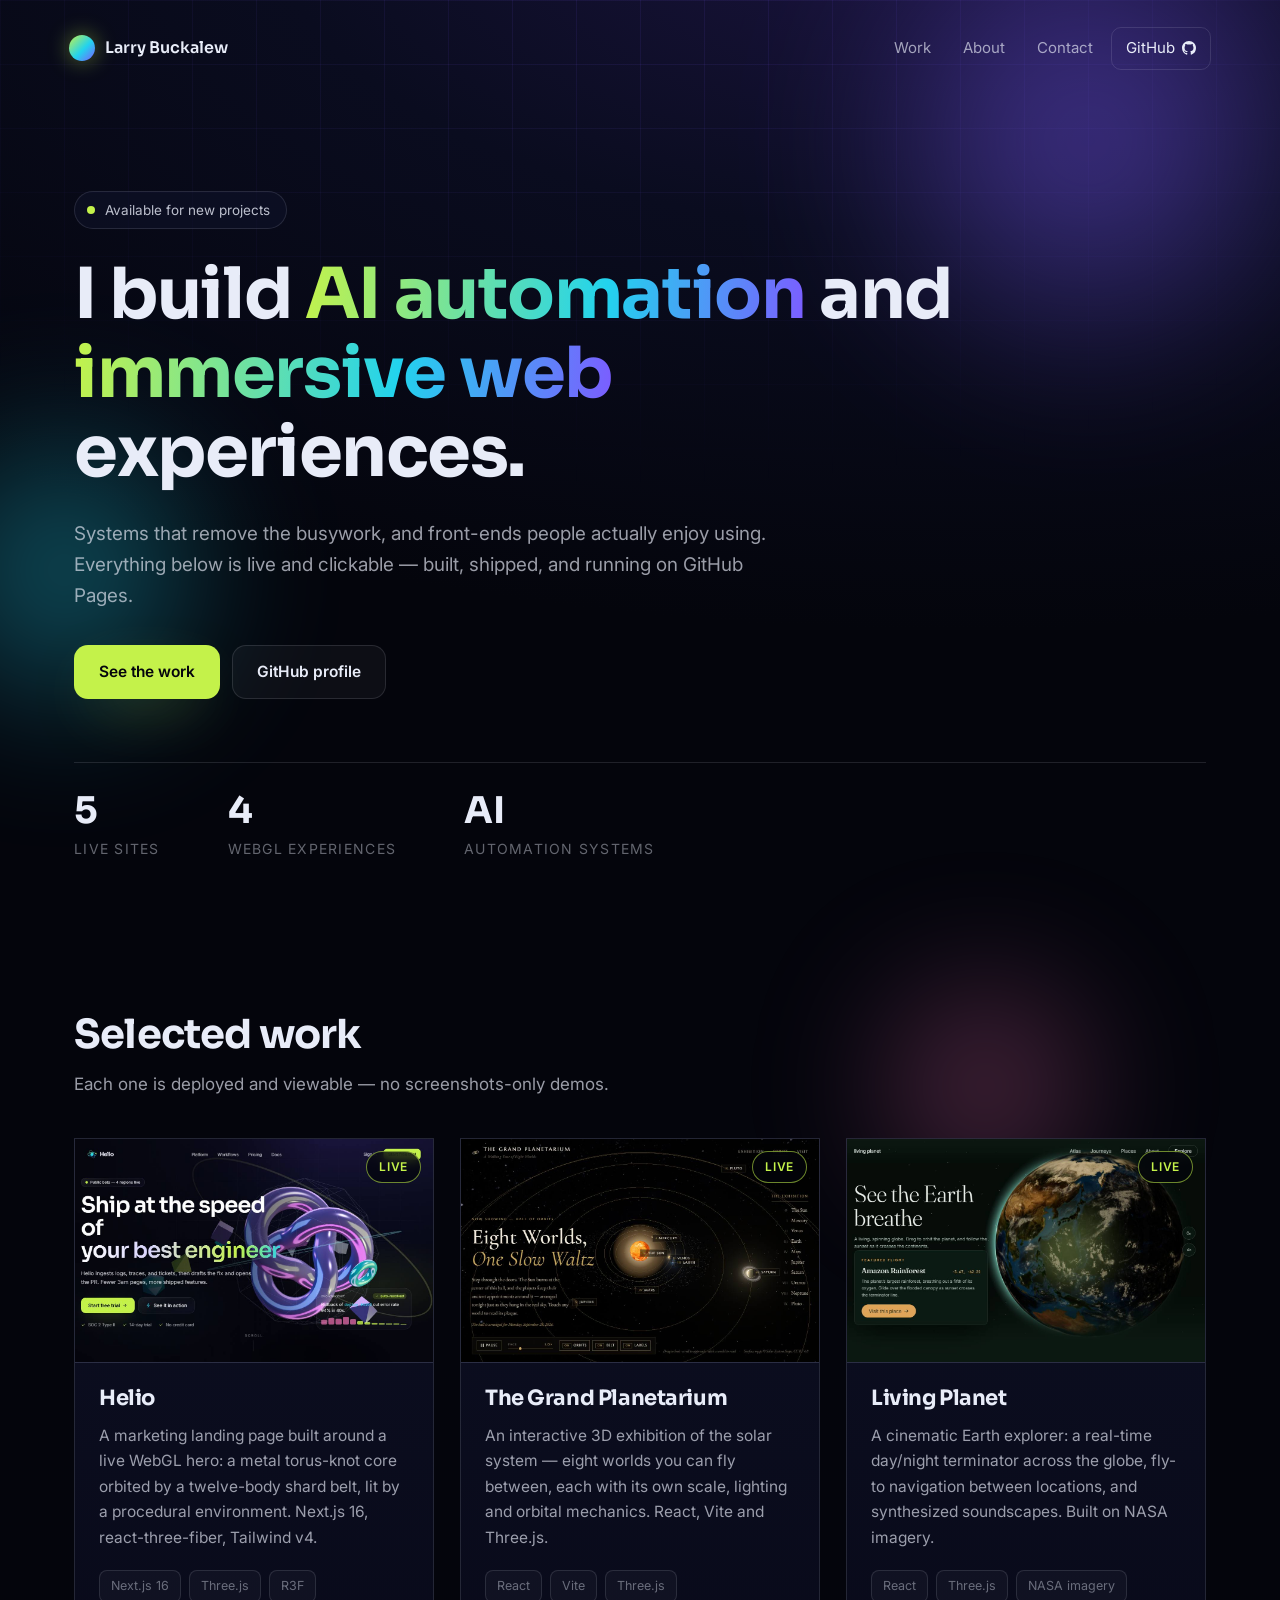
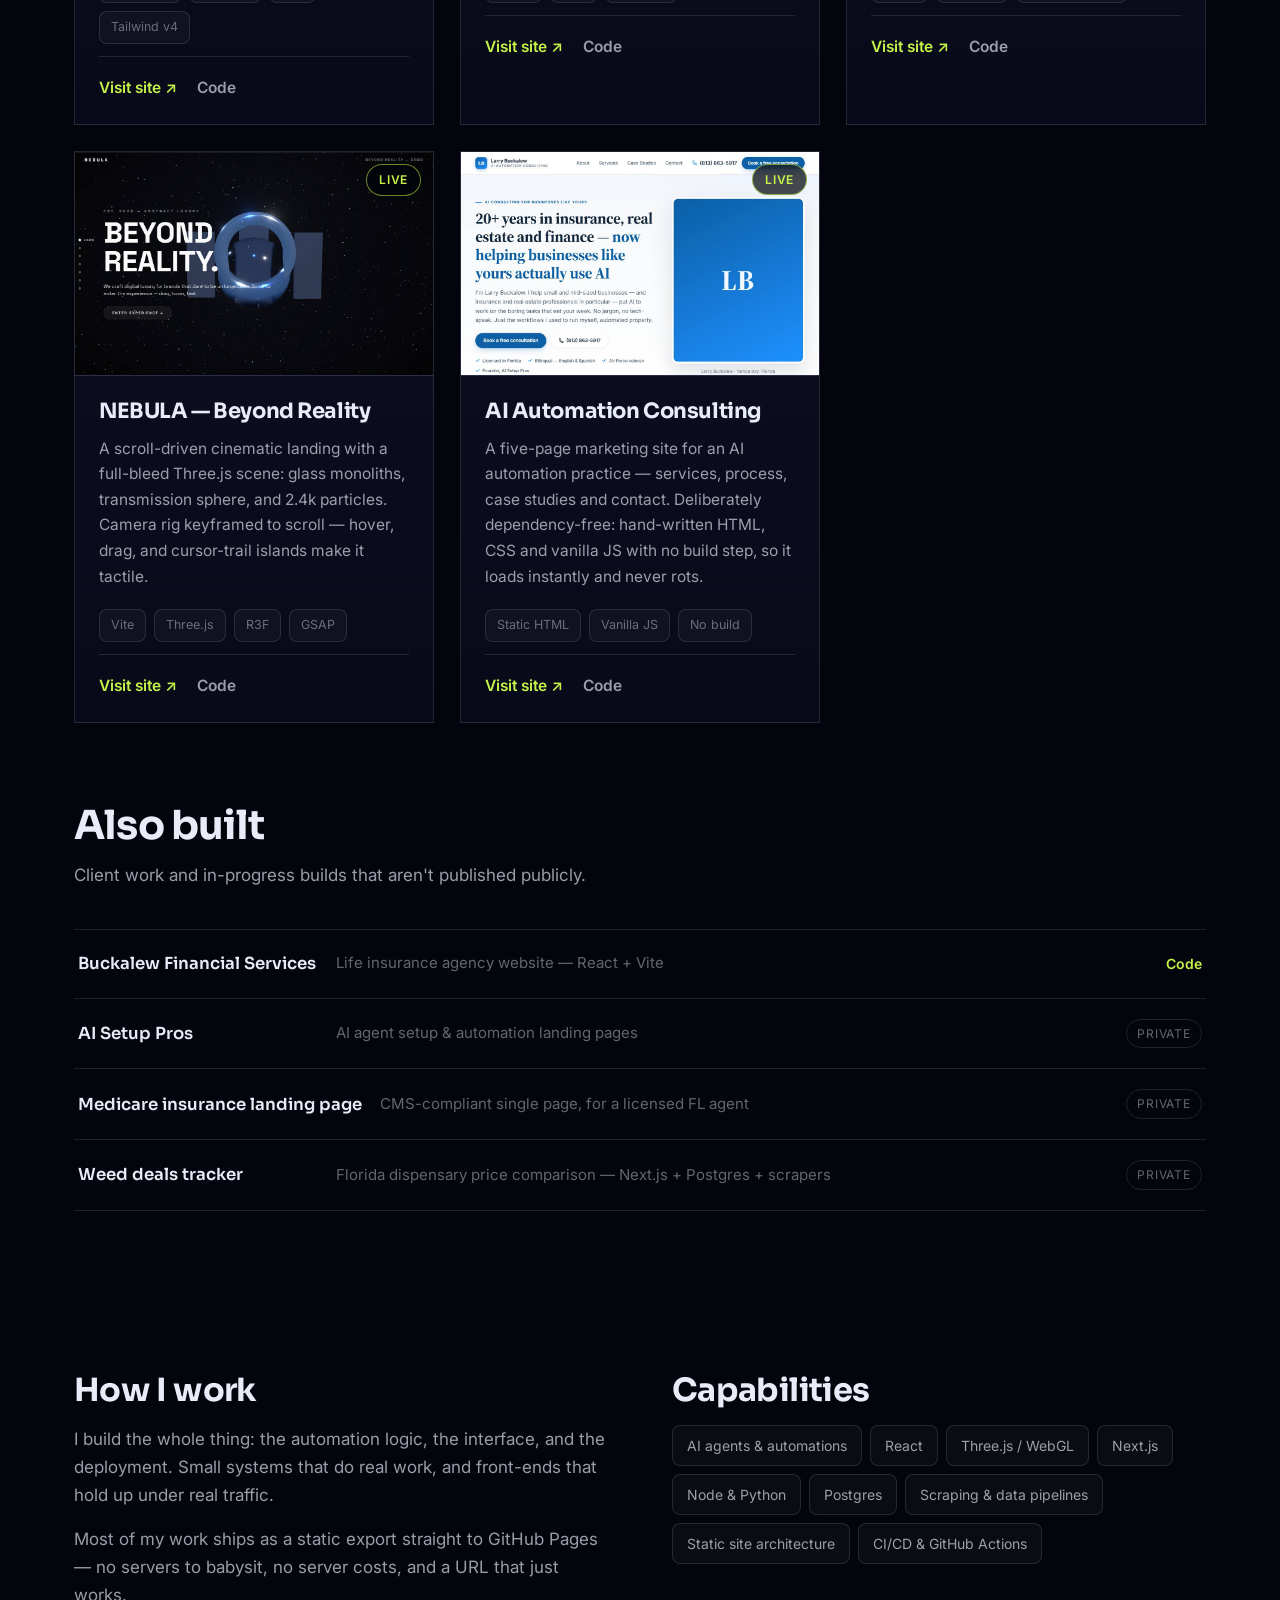
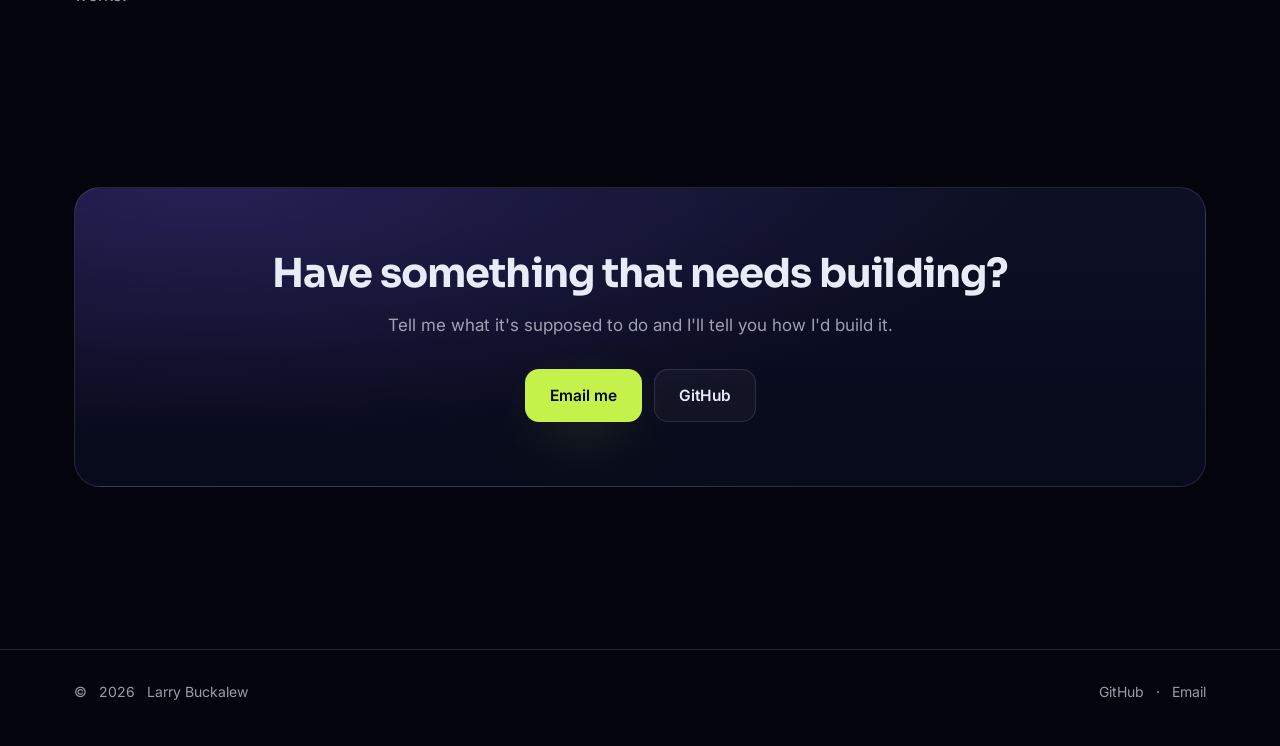
==== index.html @ 51b94e50 "fix: real nebula thumbnail, sitemap entry, WebGL count, thumbnail script" ====
<!doctype html>
<html lang="en">
  <head>
    <meta charset="utf-8" />
    <meta name="viewport" content="width=device-width, initial-scale=1" />
    <title>Larry Buckalew — AI automation &amp; immersive web</title>
    <meta
      name="description"
      content="Portfolio of Larry Buckalew: AI automation systems, immersive WebGL experiences, and production front-ends. Live sites you can click through."
    />
    <meta name="author" content="Larry Buckalew" />
    <meta name="theme-color" content="#04050c" />
    <meta name="color-scheme" content="dark" />

    <link rel="canonical" href="https://larrybuckalew.github.io/" />
    <link rel="icon" href="assets/img/favicon.svg" type="image/svg+xml" />

    <meta property="og:type" content="website" />
    <meta property="og:url" content="https://larrybuckalew.github.io/" />
    <meta property="og:site_name" content="Larry Buckalew" />
    <meta property="og:title" content="Larry Buckalew — AI automation &amp; immersive web" />
    <meta
      property="og:description"
      content="AI automation systems, immersive WebGL experiences, and production front-ends."
    />
    <meta property="og:image" content="https://larrybuckalew.github.io/assets/img/og.png" />
    <meta property="og:image:width" content="1200" />
    <meta property="og:image:height" content="630" />
    <meta name="twitter:card" content="summary_large_image" />

    <link rel="preconnect" href="https://fonts.googleapis.com" />
    <link rel="preconnect" href="https://fonts.gstatic.com" crossorigin />
    <link
      href="https://fonts.googleapis.com/css2?family=Inter:wght@400;500;600&family=Sora:wght@600;700&display=swap"
      rel="stylesheet"
    />
    <link rel="stylesheet" href="assets/css/style.css" />
  </head>

  <body>
    <a class="skip" href="#main">Skip to content</a>

    <div class="backdrop" aria-hidden="true">
      <div class="backdrop__grid"></div>
      <div class="backdrop__orb backdrop__orb--a"></div>
      <div class="backdrop__orb backdrop__orb--b"></div>
      <div class="backdrop__orb backdrop__orb--c"></div>
    </div>

    <header class="nav" id="top">
      <div class="shell nav__inner">
        <a class="nav__brand" href="#top">
          <span class="nav__mark" aria-hidden="true"></span>
          <span>Larry Buckalew</span>
        </a>
        <nav class="nav__links" aria-label="Primary">
          <a href="#work">Work</a>
          <a href="#about">About</a>
          <a href="#contact">Contact</a>
          <a
            class="nav__gh"
            href="https://github.com/larrybuckalew"
            target="_blank"
            rel="noopener"
          >
            GitHub
            <svg viewBox="0 0 16 16" width="14" height="14" aria-hidden="true">
              <path
                fill="currentColor"
                d="M8 0C3.58 0 0 3.58 0 8c0 3.54 2.29 6.53 5.47 7.59.4.07.55-.17.55-.38 0-.19-.01-.82-.01-1.49-2.01.37-2.53-.49-2.69-.94-.09-.23-.48-.94-.82-1.13-.28-.15-.68-.52-.01-.53.63-.01 1.08.58 1.23.82.72 1.21 1.87.87 2.33.66.07-.52.28-.87.51-1.07-1.78-.2-3.64-.89-3.64-3.95 0-.87.31-1.59.82-2.15-.08-.2-.36-1.02.08-2.12 0 0 .67-.21 2.2.82a7.4 7.4 0 0 1 2-.27c.68 0 1.36.09 2 .27 1.53-1.04 2.2-.82 2.2-.82.44 1.1.16 1.92.08 2.12.51.56.82 1.27.82 2.15 0 3.07-1.87 3.75-3.65 3.95.29.25.54.73.54 1.48 0 1.07-.01 1.93-.01 2.2 0 .21.15.46.55.38A8.01 8.01 0 0 0 16 8c0-4.42-3.58-8-8-8Z"
              />
            </svg>
          </a>
        </nav>
      </div>
    </header>

    <main id="main">
      <section class="hero">
        <div class="shell">
          <p class="eyebrow"><span class="dot"></span> Available for new projects</p>
          <h1 class="hero__title">
            I build <span class="grad">AI automation</span> and
            <span class="grad">immersive web</span> experiences.
          </h1>
          <p class="hero__lede">
            Systems that remove the busywork, and front-ends people actually enjoy
            using. Everything below is live and clickable — built, shipped, and
            running on GitHub Pages.
          </p>
          <div class="hero__actions">
            <a class="btn btn--primary" href="#work">See the work</a>
            <a class="btn" href="https://github.com/larrybuckalew" target="_blank" rel="noopener">
              GitHub profile
            </a>
          </div>

          <dl class="stats">
            <div><dt>5</dt><dd>Live sites</dd></div>
            <div><dt>4</dt><dd>WebGL experiences</dd></div>
            <div><dt>AI</dt><dd>Automation systems</dd></div>
          </dl>
        </div>
      </section>

      <section class="section" id="work">
        <div class="shell">
          <div class="section__head">
            <h2>Selected work</h2>
            <p>Each one is deployed and viewable — no screenshots-only demos.</p>
          </div>

          <div class="grid">
            <article class="card">
              <a
                class="card__shot"
                href="https://larrybuckalew.github.io/hero3d-landing/"
                target="_blank"
                rel="noopener"
                aria-label="Open Helio, the 3D hero landing page"
              >
                <img
                  src="assets/img/projects/hero3d-landing.jpg"
                  alt="Helio — a dark neon landing page with a glowing 3D shard cluster"
                  width="1200"
                  height="750"
                  loading="lazy"
                  decoding="async"
                />
                <span class="card__badge">Live</span>
              </a>
              <div class="card__body">
                <h3>Helio</h3>
                <p>
                  A marketing landing page built around a live WebGL hero: a metal
                  torus-knot core orbited by a twelve-body shard belt, lit by a
                  procedural environment. Next.js 16, react-three-fiber, Tailwind v4.
                </p>
                <ul class="tags">
                  <li>Next.js 16</li><li>Three.js</li><li>R3F</li><li>Tailwind v4</li>
                </ul>
                <p class="card__links">
                  <a href="https://larrybuckalew.github.io/hero3d-landing/" target="_blank" rel="noopener">Visit site ↗</a>
                  <a href="https://github.com/larrybuckalew/hero3d-landing" target="_blank" rel="noopener">Code</a>
                </p>
              </div>
            </article>

            <article class="card">
              <a
                class="card__shot"
                href="https://larrybuckalew.github.io/grand-planetarium/"
                target="_blank"
                rel="noopener"
                aria-label="Open The Grand Planetarium"
              >
                <img
                  src="assets/img/projects/grand-planetarium.jpg"
                  alt="The Grand Planetarium — an interactive 3D model of the solar system"
                  width="1200"
                  height="750"
                  loading="lazy"
                  decoding="async"
                />
                <span class="card__badge">Live</span>
              </a>
              <div class="card__body">
                <h3>The Grand Planetarium</h3>
                <p>
                  An interactive 3D exhibition of the solar system — eight worlds you
                  can fly between, each with its own scale, lighting and orbital
                  mechanics. React, Vite and Three.js.
                </p>
                <ul class="tags">
                  <li>React</li><li>Vite</li><li>Three.js</li>
                </ul>
                <p class="card__links">
                  <a href="https://larrybuckalew.github.io/grand-planetarium/" target="_blank" rel="noopener">Visit site ↗</a>
                  <a href="https://github.com/larrybuckalew/grand-planetarium" target="_blank" rel="noopener">Code</a>
                </p>
              </div>
            </article>

            <article class="card">
              <a
                class="card__shot"
                href="https://larrybuckalew.github.io/living-planet/"
                target="_blank"
                rel="noopener"
                aria-label="Open Living Planet"
              >
                <img
                  src="assets/img/projects/living-planet.jpg"
                  alt="Living Planet — a cinematic 3D globe with a day and night terminator"
                  width="1200"
                  height="750"
                  loading="lazy"
                  decoding="async"
                />
                <span class="card__badge">Live</span>
              </a>
              <div class="card__body">
                <h3>Living Planet</h3>
                <p>
                  A cinematic Earth explorer: a real-time day/night terminator across
                  the globe, fly-to navigation between locations, and synthesized
                  soundscapes. Built on NASA imagery.
                </p>
                <ul class="tags">
                  <li>React</li><li>Three.js</li><li>NASA imagery</li>
                </ul>
                <p class="card__links">
                  <a href="https://larrybuckalew.github.io/living-planet/" target="_blank" rel="noopener">Visit site ↗</a>
                  <a href="https://github.com/larrybuckalew/living-planet" target="_blank" rel="noopener">Code</a>
                </p>
              </div>
            </article>

            <article class="card">
              <a
                class="card__shot"
                href="https://larrybuckalew.github.io/nebula-demo/"
                target="_blank"
                rel="noopener"
                aria-label="Open NEBULA, the scroll-driven 3D luxury demo"
              >
                <img
                  src="assets/img/projects/nebula-demo.jpg"
                  alt="NEBULA — scroll-driven abstract luxury 3D demo with glass monoliths and particles"
                  width="1200"
                  height="750"
                  loading="lazy"
                  decoding="async"
                />
                <span class="card__badge">Live</span>
              </a>
              <div class="card__body">
                <h3>NEBULA — Beyond Reality</h3>
                <p>
                  A scroll-driven cinematic landing with a full-bleed Three.js
                  scene: glass monoliths, transmission sphere, and 2.4k particles.
                  Camera rig keyframed to scroll — hover, drag, and cursor-trail
                  islands make it tactile.
                </p>
                <ul class="tags">
                  <li>Vite</li><li>Three.js</li><li>R3F</li><li>GSAP</li>
                </ul>
                <p class="card__links">
                  <a href="https://larrybuckalew.github.io/nebula-demo/" target="_blank" rel="noopener">Visit site ↗</a>
                  <a href="https://github.com/larrybuckalew/nebula-demo" target="_blank" rel="noopener">Code</a>
                </p>
              </div>
            </article>

            <article class="card">
              <a
                class="card__shot"
                href="https://larrybuckalew.github.io/larrybuckalew-consulting/"
                target="_blank"
                rel="noopener"
                aria-label="Open the AI automation consulting site"
              >
                <img
                  src="assets/img/projects/consulting.jpg"
                  alt="Five-page AI automation consulting website"
                  width="1200"
                  height="750"
                  loading="lazy"
                  decoding="async"
                />
                <span class="card__badge">Live</span>
              </a>
              <div class="card__body">
                <h3>AI Automation Consulting</h3>
                <p>
                  A five-page marketing site for an AI automation practice — services,
                  process, case studies and contact. Deliberately dependency-free:
                  hand-written HTML, CSS and vanilla JS with no build step, so it
                  loads instantly and never rots.
                </p>
                <ul class="tags">
                  <li>Static HTML</li><li>Vanilla JS</li><li>No build</li>
                </ul>
                <p class="card__links">
                  <a href="https://larrybuckalew.github.io/larrybuckalew-consulting/" target="_blank" rel="noopener">Visit site ↗</a>
                  <a href="https://github.com/larrybuckalew/larrybuckalew-consulting" target="_blank" rel="noopener">Code</a>
                </p>
              </div>
            </article>
          </div>
        </div>

      <section class="section" id="also">
        <div class="shell">
          <div class="section__head">
            <h2>Also built</h2>
            <p>Client work and in-progress builds that aren't published publicly.</p>
          </div>
          <ul class="list">
            <li>
              <span class="list__name">Buckalew Financial Services</span>
              <span class="list__desc">Life insurance agency website — React + Vite</span>
              <a href="https://github.com/larrybuckalew/buckalew-financial" target="_blank" rel="noopener">Code</a>
            </li>
            <li>
              <span class="list__name">AI Setup Pros</span>
              <span class="list__desc">AI agent setup &amp; automation landing pages</span>
              <span class="list__tag">Private</span>
            </li>
            <li>
              <span class="list__name">Medicare insurance landing page</span>
              <span class="list__desc">CMS-compliant single page, for a licensed FL agent</span>
              <span class="list__tag">Private</span>
            </li>
            <li>
              <span class="list__name">Weed deals tracker</span>
              <span class="list__desc">Florida dispensary price comparison — Next.js + Postgres + scrapers</span>
              <span class="list__tag">Private</span>
            </li>
          </ul>
        </div>
      </section>

      <section class="section" id="about">
        <div class="shell about">
          <div class="about__col">
            <h2>How I work</h2>
            <p>
              I build the whole thing: the automation logic, the interface, and the
              deployment. Small systems that do real work, and front-ends that hold up
              under real traffic.
            </p>
            <p>
              Most of my work ships as a static export straight to GitHub Pages — no
              servers to babysit, no server costs, and a URL that just works.
            </p>
          </div>
          <div class="about__col">
            <h2>Capabilities</h2>
            <ul class="tags tags--lg">
              <li>AI agents &amp; automations</li>
              <li>React</li>
              <li>Three.js / WebGL</li>
              <li>Next.js</li>
              <li>Node &amp; Python</li>
              <li>Postgres</li>
              <li>Scraping &amp; data pipelines</li>
              <li>Static site architecture</li>
              <li>CI/CD &amp; GitHub Actions</li>
            </ul>
          </div>
        </div>
      </section>

      <section class="section" id="contact">
        <div class="shell">
          <div class="cta">
            <h2>Have something that needs building?</h2>
            <p>Tell me what it's supposed to do and I'll tell you how I'd build it.</p>
            <div class="cta__actions">
              <a class="btn btn--primary" href="mailto:larry.buckalew@gmail.com">Email me</a>
              <a class="btn" href="https://github.com/larrybuckalew" target="_blank" rel="noopener">GitHub</a>
            </div>
          </div>
        </div>
      </section>

      </section>
    </main>

    <footer class="footer">
      <div class="shell footer__inner">
        <p>© <span id="year">2026</span> Larry Buckalew</p>
        <p>
          <a href="https://github.com/larrybuckalew" target="_blank" rel="noopener">GitHub</a>
          <span aria-hidden="true">·</span>
          <a href="mailto:larry.buckalew@gmail.com">Email</a>
        </p>
      </div>
    </footer>

    <script src="assets/js/main.js" defer></script>
  </body>
</html>
---- assets/css/style.css ----
/* ==========================================================================
   Larry Buckalew — portfolio hub
   Static, no build step. Same dark/neon language as the Helio landing page.
   ========================================================================== */

:root {
  --void: #04050c;
  --ink: #0a0c1f;
  --ink-2: #10132a;
  --volt: #c4f24a;
  --ion: #22d3ee;
  --plasma: #7c5cff;
  --magenta: #f472b6;
  --text: #e8ecf8;
  --muted: rgba(232, 236, 248, 0.66);
  --faint: rgba(232, 236, 248, 0.42);
  --line: rgba(232, 236, 248, 0.12);
  --glass: rgba(16, 19, 42, 0.55);
  --shell: 1180px;
  --font: "Inter", system-ui, -apple-system, "Segoe UI", sans-serif;
  --display: "Sora", var(--font);
}

*,
*::before,
*::after {
  box-sizing: border-box;
}

html {
  scroll-behavior: smooth;
  scroll-padding-top: 90px;
}

body {
  margin: 0;
  background: var(--void);
  color: var(--text);
  font-family: var(--font);
  font-size: 17px;
  line-height: 1.65;
  -webkit-font-smoothing: antialiased;
  overflow-x: hidden;
}

img {
  max-width: 100%;
  display: block;
}

a {
  color: inherit;
  text-decoration: none;
}

h1,
h2,
h3 {
  font-family: var(--display);
  line-height: 1.12;
  letter-spacing: -0.02em;
  margin: 0;
}

p {
  margin: 0 0 1rem;
  color: var(--muted);
}

.shell {
  width: 100%;
  max-width: var(--shell);
  margin-inline: auto;
  padding-inline: 24px;
}

.skip {
  position: absolute;
  left: -9999px;
  top: 0;
  z-index: 100;
  background: var(--volt);
  color: var(--void);
  padding: 12px 18px;
  border-radius: 0 0 12px 0;
  font-weight: 600;
}
.skip:focus {
  left: 0;
}

:where(a, button, [tabindex]):focus-visible {
  outline: 2px solid var(--volt);
  outline-offset: 3px;
  border-radius: 6px;
}

/* ------------------------------------------------------------- backdrop */
.backdrop {
  position: fixed;
  inset: 0;
  z-index: -1;
  pointer-events: none;
  background: radial-gradient(
    120% 80% at 75% -10%,
    #1b1440 0%,
    #0a0c1f 45%,
    #04050c 100%
  );
}

.backdrop__grid {
  position: absolute;
  inset: 0;
  background-image:
    linear-gradient(rgba(124, 92, 255, 0.09) 1px, transparent 1px),
    linear-gradient(90deg, rgba(124, 92, 255, 0.09) 1px, transparent 1px);
  background-size: 64px 64px;
  mask-image: radial-gradient(100% 70% at 50% 0%, #000 10%, transparent 78%);
}

.backdrop__orb {
  position: absolute;
  border-radius: 50%;
  filter: blur(70px);
  opacity: 0.5;
}
.backdrop__orb--a {
  width: 46vw;
  height: 46vw;
  top: -12vw;
  right: -8vw;
  background: radial-gradient(circle, var(--plasma), transparent 65%);
  animation: drift 26s ease-in-out infinite;
}
.backdrop__orb--b {
  width: 30vw;
  height: 30vw;
  top: 42vh;
  left: -10vw;
  background: radial-gradient(circle, var(--ion), transparent 65%);
  animation: drift 32s ease-in-out infinite reverse;
}
.backdrop__orb--c {
  width: 22vw;
  height: 22vw;
  top: 105vh;
  right: 12vw;
  background: radial-gradient(circle, var(--magenta), transparent 65%);
  animation: drift 38s ease-in-out infinite;
}

@keyframes drift {
  0%,
  100% {
    transform: translate3d(0, 0, 0) scale(1);
  }
  50% {
    transform: translate3d(3vw, -4vh, 0) scale(1.12);
  }
}

/* ------------------------------------------------------------------ nav */
.nav {
  position: sticky;
  top: 0;
  z-index: 50;
  padding-top: 14px;
}

.nav__inner {
  display: flex;
  align-items: center;
  justify-content: space-between;
  gap: 16px;
  padding: 12px 18px;
  border-radius: 16px;
  border: 1px solid transparent;
  background: transparent;
  transition: background 0.3s ease, border-color 0.3s ease;
}

.nav.is-stuck .nav__inner {
  background: var(--glass);
  border-color: var(--line);
  backdrop-filter: blur(14px) saturate(140%);
  -webkit-backdrop-filter: blur(14px) saturate(140%);
  box-shadow: 0 18px 50px -30px rgba(124, 92, 255, 0.9);
}

.nav__brand {
  display: inline-flex;
  align-items: center;
  gap: 10px;
  font-family: var(--display);
  font-weight: 600;
  font-size: 16px;
}

.nav__mark {
  width: 26px;
  height: 26px;
  border-radius: 50%;
  background: linear-gradient(135deg, var(--volt), var(--ion) 55%, var(--plasma));
  box-shadow: 0 0 22px rgba(196, 242, 74, 0.45);
}

.nav__links {
  display: flex;
  align-items: center;
  gap: 4px;
  font-size: 15px;
}

.nav__links a {
  padding: 8px 14px;
  border-radius: 10px;
  color: var(--muted);
  transition: color 0.2s ease, background 0.2s ease;
}
.nav__links a:hover {
  color: #fff;
  background: rgba(255, 255, 255, 0.06);
}

.nav__gh {
  display: inline-flex;
  align-items: center;
  gap: 7px;
  border: 1px solid var(--line) !important;
  color: var(--text) !important;
}
/* ----------------------------------------------------------------- hero */
.hero {
  padding: clamp(72px, 12vh, 132px) 0 clamp(56px, 8vh, 96px);
}

.eyebrow {
  display: inline-flex;
  align-items: center;
  gap: 10px;
  margin: 0 0 26px;
  padding: 7px 16px 7px 12px;
  border-radius: 999px;
  border: 1px solid var(--line);
  background: var(--glass);
  font-size: 13.5px;
  color: rgba(232, 236, 248, 0.8);
}

.dot {
  width: 8px;
  height: 8px;
  border-radius: 50%;
  background: var(--volt);
  box-shadow: 0 0 0 0 rgba(196, 242, 74, 0.6);
  animation: pulse 2.4s infinite;
}

@keyframes pulse {
  70% {
    box-shadow: 0 0 0 9px rgba(196, 242, 74, 0);
  }
  100% {
    box-shadow: 0 0 0 0 rgba(196, 242, 74, 0);
  }
}

.hero__title {
  font-size: clamp(2.5rem, 6.4vw, 4.4rem);
  font-weight: 700;
  max-width: 18ch;
}

.grad {
  background: linear-gradient(96deg, var(--volt), var(--ion) 60%, var(--plasma));
  -webkit-background-clip: text;
  background-clip: text;
  color: transparent;
}

.hero__lede {
  max-width: 58ch;
  margin-top: 26px;
  font-size: clamp(1.02rem, 1.6vw, 1.18rem);
}

.hero__actions {
  display: flex;
  flex-wrap: wrap;
  gap: 12px;
  margin-top: 34px;
}

.btn {
  display: inline-flex;
  align-items: center;
  gap: 8px;
  padding: 13px 24px;
  border-radius: 14px;
  border: 1px solid var(--line);
  background: rgba(255, 255, 255, 0.04);
  color: var(--text);
  font-weight: 600;
  font-size: 15.5px;
  transition: transform 0.2s ease, filter 0.2s ease, background 0.2s ease;
}
.btn:hover {
  transform: translateY(-2px);
  background: rgba(255, 255, 255, 0.08);
}

.btn--primary {
  background: var(--volt);
  color: var(--void);
  border-color: transparent;
  box-shadow: 0 20px 60px -22px rgba(196, 242, 74, 0.7);
}
.btn--primary:hover {
  filter: brightness(1.08);
}

.stats {
  display: flex;
  flex-wrap: wrap;
  gap: clamp(28px, 6vw, 68px);
  margin: clamp(48px, 7vh, 76px) 0 0;
  padding-top: 30px;
  border-top: 1px solid var(--line);
}
.stats div {
  margin: 0;
}
.stats dt {
  font-family: var(--display);
  font-size: clamp(1.7rem, 3.4vw, 2.3rem);
  font-weight: 700;
  line-height: 1;
}
.stats dd {
  margin: 8px 0 0;
  font-size: 14px;
  color: var(--faint);
  text-transform: uppercase;
  letter-spacing: 0.09em;
}

/* -------------------------------------------------------------- section */
.section {
  padding: clamp(56px, 9vh, 96px) 0;
}

.section__head {
  margin-bottom: 40px;
}
.section__head h2 {
  font-size: clamp(1.8rem, 3.6vw, 2.5rem);
}
.section__head p {
  margin: 12px 0 0;
  max-width: 52ch;
}

/* ---------------------------------------------------------------- cards */
.grid {
  display: grid;
  grid-template-columns: repeat(auto-fit, minmax(330px, 1fr));
  gap: 26px;
}

.card {
  display: flex;
  flex-direction: column;
  border-radius: var(--radius);
  border: 1px solid var(--line);
  background: linear-gradient(
    180deg,
    rgba(16, 19, 42, 0.72),
    rgba(10, 12, 31, 0.72)
  );
  overflow: hidden;
  transition: transform 0.3s ease, border-color 0.3s ease, box-shadow 0.3s ease;
}
.card:hover {
  transform: translateY(-6px);
  border-color: rgba(196, 242, 74, 0.4);
  box-shadow: 0 30px 70px -40px rgba(124, 92, 255, 0.9);
}

.card__shot {
  position: relative;
  display: block;
  aspect-ratio: 16 / 10;
  overflow: hidden;
  background: var(--ink-2);
  border-bottom: 1px solid var(--line);
}
.card__shot img {
  width: 100%;
  height: 100%;
  object-fit: cover;
  transition: transform 0.5s ease;
}
.card:hover .card__shot img {
  transform: scale(1.05);
}

.card__badge {
  position: absolute;
  top: 12px;
  right: 12px;
  padding: 5px 12px;
  border-radius: 999px;
  background: rgba(4, 5, 12, 0.72);
  border: 1px solid rgba(196, 242, 74, 0.55);
  color: var(--volt);
  font-size: 12px;
  font-weight: 600;
  letter-spacing: 0.06em;
  text-transform: uppercase;
  backdrop-filter: blur(6px);
}

.card__body {
  display: flex;
  flex-direction: column;
  flex: 1;
  padding: 24px;
}
.card__body h3 {
  font-size: 1.32rem;
}
.card__body p {
  margin: 12px 0 0;
  font-size: 15.5px;
}

.tags {
  display: flex;
  flex-wrap: wrap;
  gap: 8px;
  margin: 20px 0 0;
  padding: 0;
  list-style: none;
}
.tags li {
  padding: 5px 11px;
  border-radius: 8px;
  border: 1px solid var(--line);
  background: rgba(255, 255, 255, 0.03);
  font-size: 12.5px;
  color: var(--faint);
}

.tags--lg li {
  padding: 8px 14px;
  font-size: 14px;
  color: var(--muted);
}

.card__links {
  display: flex;
  gap: 20px;
  margin: 24px 0 0;
  padding-top: 18px;
  border-top: 1px solid var(--line);
  font-size: 14.5px;
  font-weight: 600;
}
.card__links a {
  color: var(--volt);
}
.card__links a:last-child {
  color: var(--muted);
}
.card__links a:hover {
  text-decoration: underline;
}

/* ----------------------------------------------------------------- list */
.list {
  margin: 0;
  padding: 0;
  list-style: none;
  border-top: 1px solid var(--line);
}
.list li {
  display: flex;
  align-items: center;
  gap: 18px;
  flex-wrap: wrap;
  padding: 20px 4px;
  border-bottom: 1px solid var(--line);
  transition: background 0.2s ease;
}
.list li:hover {
  background: rgba(255, 255, 255, 0.025);
}
.list__name {
  font-family: var(--display);
  font-weight: 600;
  font-size: 1.04rem;
  min-width: 240px;
}
.list__desc {
  flex: 1;
  font-size: 15px;
  color: var(--faint);
}
.list li a {
  font-size: 14px;
  font-weight: 600;
  color: var(--volt);
}
.list li a:hover {
  text-decoration: underline;
}
.list__tag {
  padding: 4px 10px;
  border-radius: 999px;
  border: 1px solid var(--line);
  font-size: 12px;
  color: var(--faint);
  text-transform: uppercase;
  letter-spacing: 0.07em;
}

/* ---------------------------------------------------------------- about */
.about {
  display: grid;
  grid-template-columns: repeat(auto-fit, minmax(300px, 1fr));
  gap: clamp(28px, 5vw, 64px);
}
.about h2 {
  font-size: clamp(1.5rem, 3vw, 2rem);
  margin-bottom: 16px;
}
.about .tags {
  margin-top: 4px;
}

/* ------------------------------------------------------------------ cta */
.cta {
  padding: clamp(36px, 6vw, 64px);
  border-radius: 26px;
  border: 1px solid var(--line);
  background:
    radial-gradient(120% 140% at 12% 0%, rgba(124, 92, 255, 0.22), transparent 60%),
    linear-gradient(180deg, rgba(16, 19, 42, 0.8), rgba(10, 12, 31, 0.8));
  text-align: center;
}
.cta h2 {
  font-size: clamp(1.7rem, 3.6vw, 2.5rem);
}
.cta p {
  margin: 14px auto 0;
  max-width: 46ch;
}
.cta__actions {
  display: flex;
  flex-wrap: wrap;
  gap: 12px;
  justify-content: center;
  margin-top: 30px;
}

/* --------------------------------------------------------------- footer */
.footer {
  border-top: 1px solid var(--line);
  padding: 30px 0 42px;
  font-size: 14px;
  color: var(--faint);
}
.footer__inner {
  display: flex;
  flex-wrap: wrap;
  gap: 12px;
  align-items: center;
  justify-content: space-between;
}
.footer p {
  margin: 0;
  display: flex;
  gap: 12px;
  align-items: center;
}
.footer a:hover {
  color: var(--text);
}

/* ------------------------------------------------------------- reveal */
.reveal {
  opacity: 0;
  transform: translateY(18px);
  transition: opacity 0.6s ease, transform 0.6s ease;
}
.reveal.is-in {
  opacity: 1;
  transform: none;
}

/* ---------------------------------------------------------- responsive */
@media (max-width: 720px) {
  body {
    font-size: 16px;
  }
  .nav__links a:not(.nav__gh) {
    display: none;
  }
  .hero__title {
    max-width: none;
  }
  .list__name {
    min-width: 100%;
  }
}

/* ----------------------------------------------------- reduced motion */
@media (prefers-reduced-motion: reduce) {
  html {
    scroll-behavior: auto;
  }
  *,
  *::before,
  *::after {
    animation-duration: 0.001ms !important;
    animation-iteration-count: 1 !important;
    transition-duration: 0.001ms !important;
  }
  .reveal {
    opacity: 1;
    transform: none;
  }
}
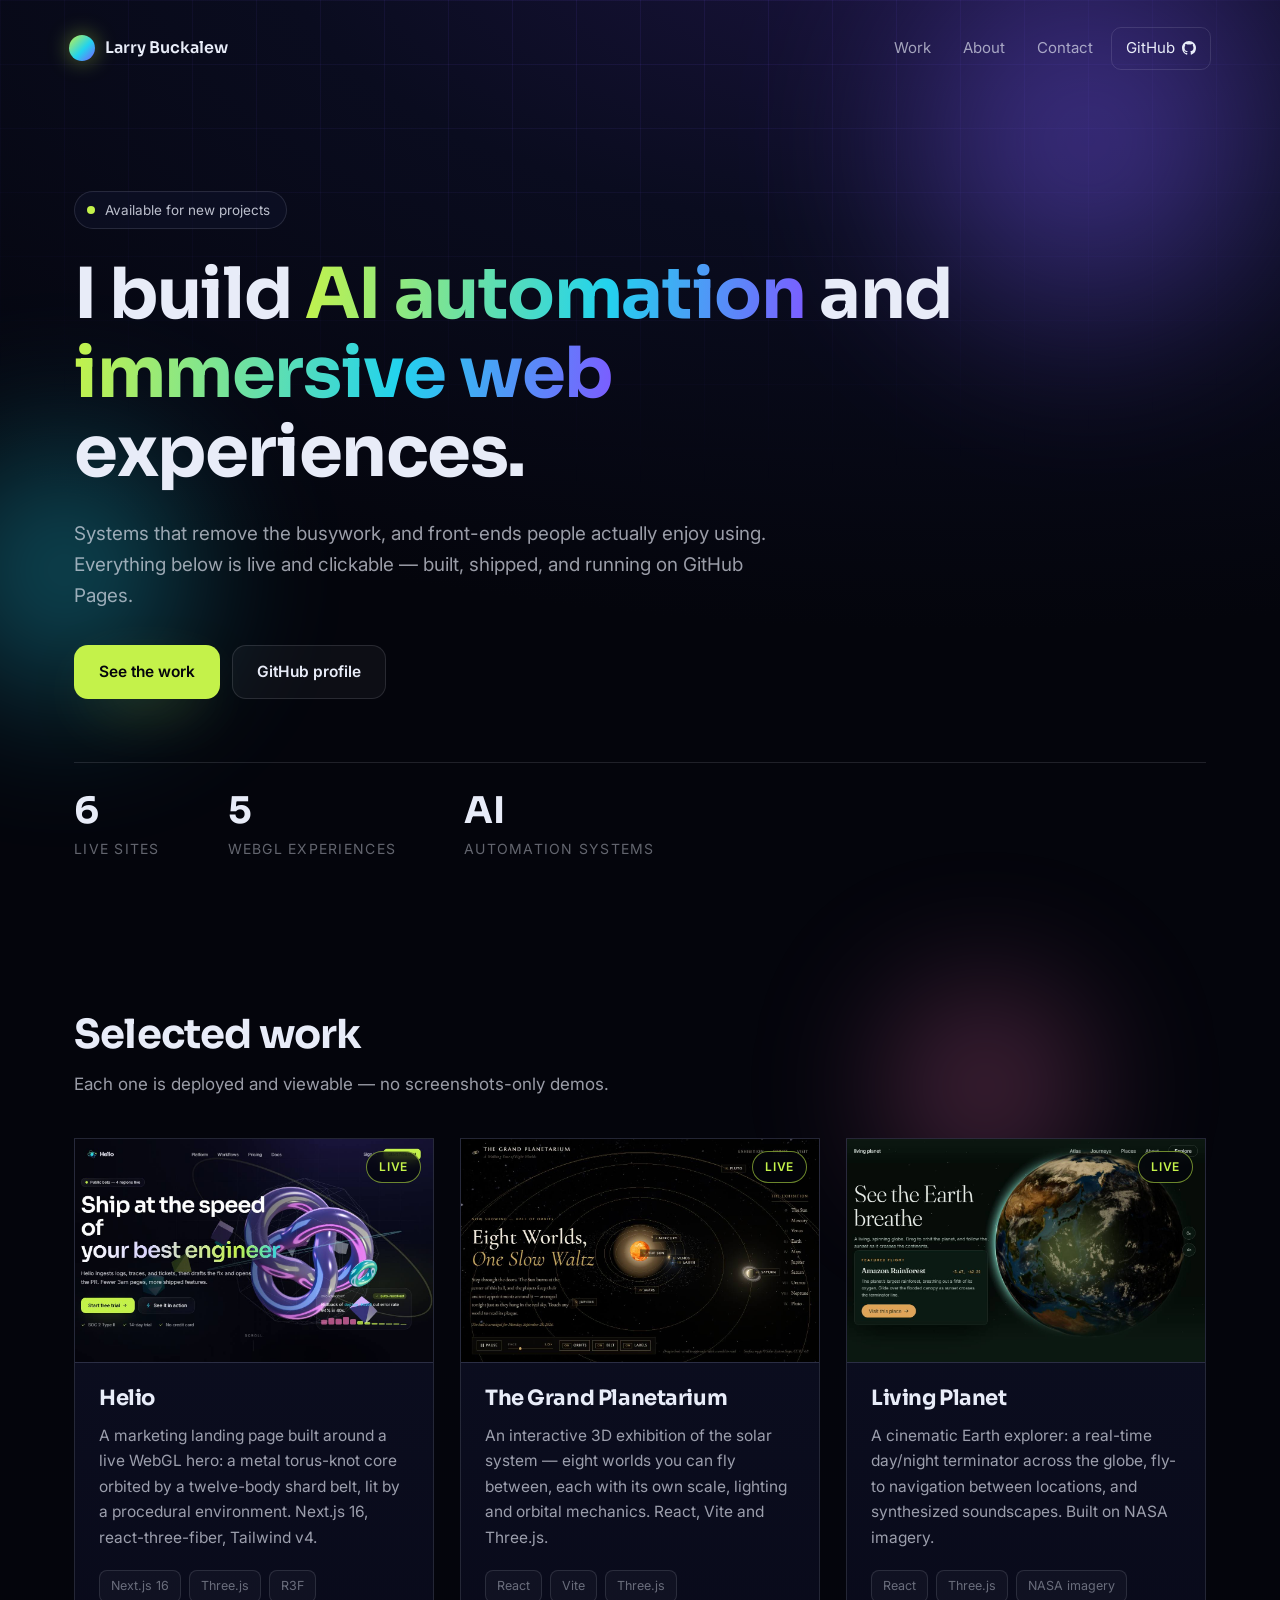
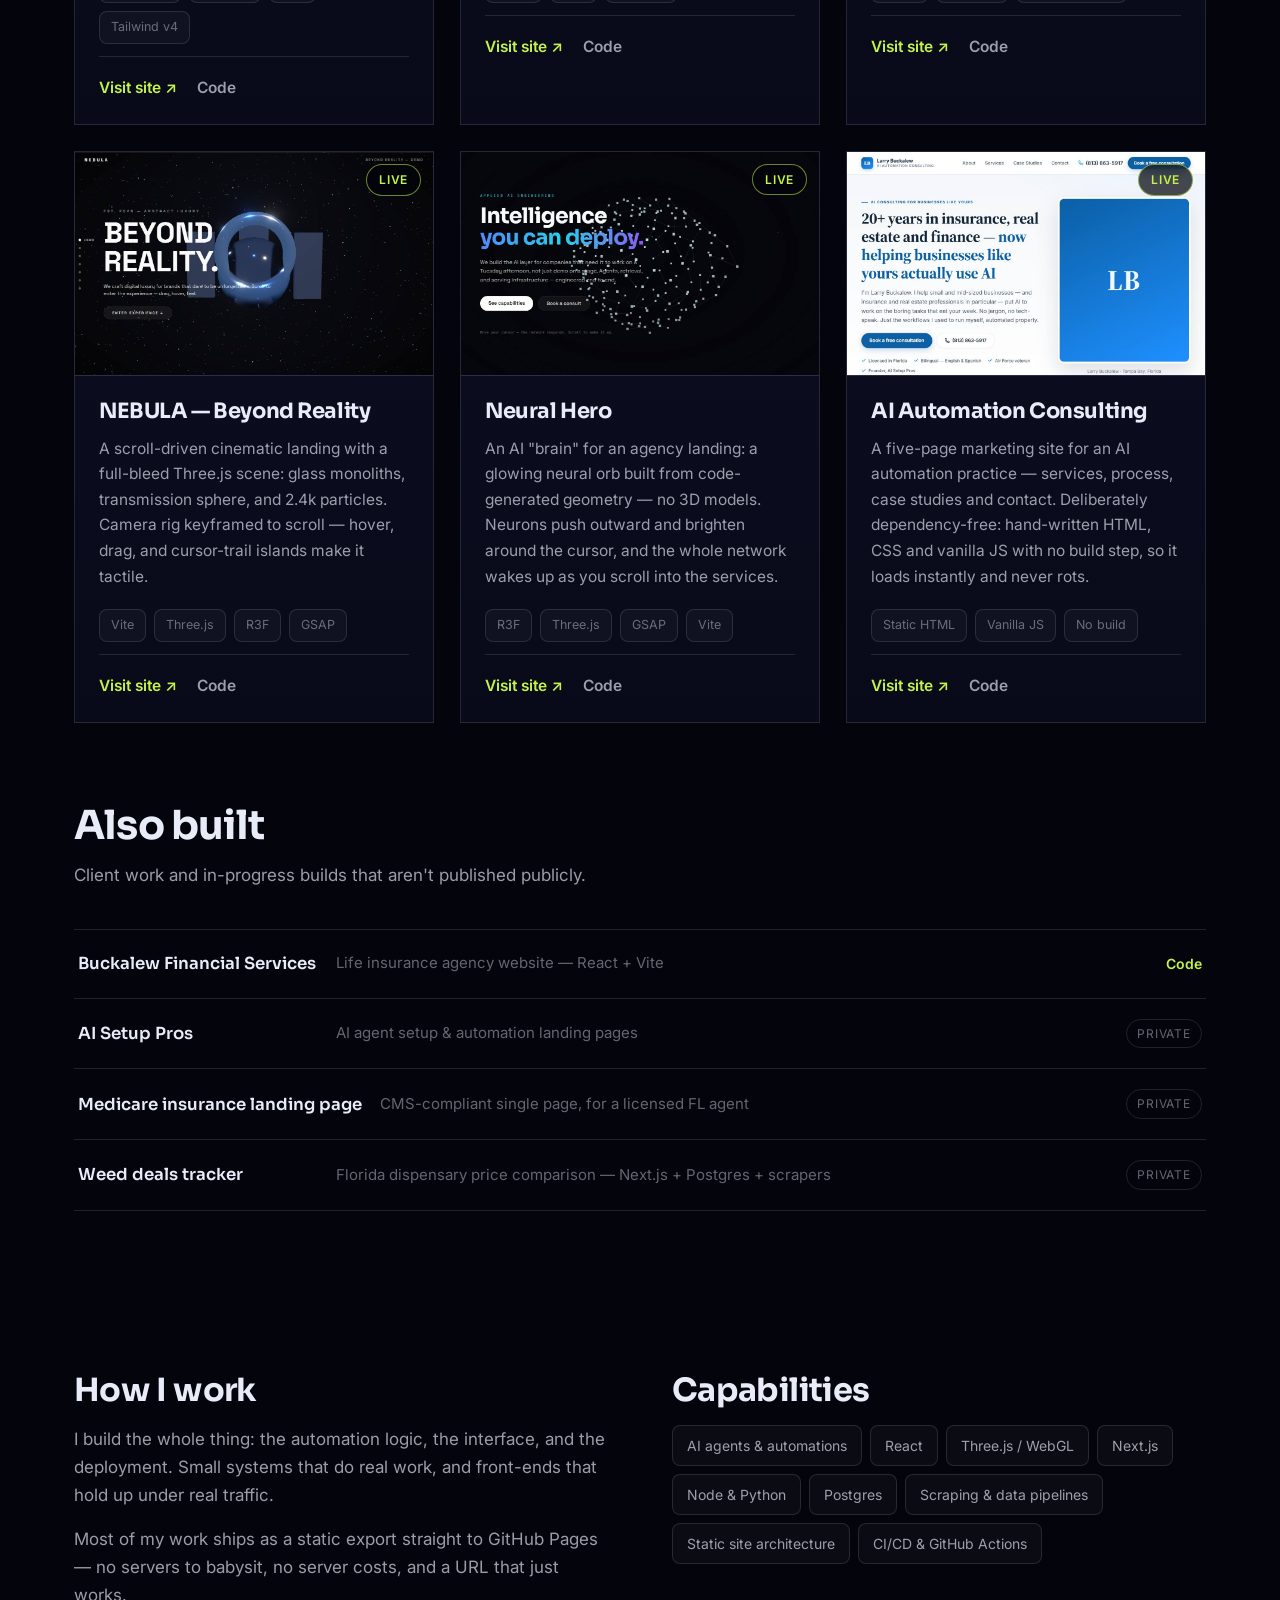
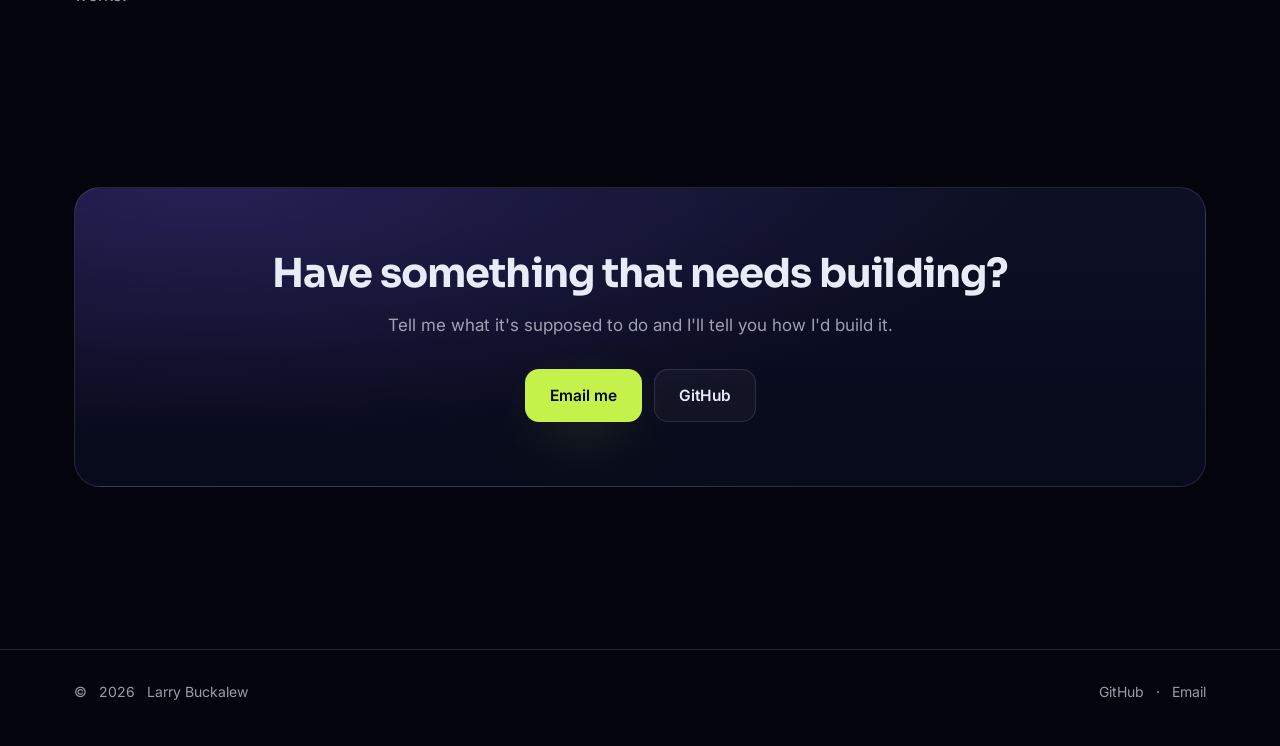
==== commit c48e1e9c: "feat: add Neural Hero to portfolio" ====
--- a/index.html
+++ b/index.html
@@ -96,8 +96,8 @@
           </div>
 
           <dl class="stats">
-            <div><dt>5</dt><dd>Live sites</dd></div>
-            <div><dt>4</dt><dd>WebGL experiences</dd></div>
+            <div><dt>6</dt><dd>Live sites</dd></div>
+            <div><dt>5</dt><dd>WebGL experiences</dd></div>
             <div><dt>AI</dt><dd>Automation systems</dd></div>
           </dl>
         </div>
@@ -225,7 +225,7 @@
                 aria-label="Open NEBULA, the scroll-driven 3D luxury demo"
               >
                 <img
-                  src="assets/img/projects/nebula-demo.jpg"
+                  src="assets/img/projects/nebula-demo.jpg?v=2"
                   alt="NEBULA — scroll-driven abstract luxury 3D demo with glass monoliths and particles"
                   width="1200"
                   height="750"
@@ -248,6 +248,42 @@
                 <p class="card__links">
                   <a href="https://larrybuckalew.github.io/nebula-demo/" target="_blank" rel="noopener">Visit site ↗</a>
                   <a href="https://github.com/larrybuckalew/nebula-demo" target="_blank" rel="noopener">Code</a>
+                </p>
+              </div>
+            </article>
+
+            <article class="card">
+              <a
+                class="card__shot"
+                href="https://larrybuckalew.github.io/neural-hero/"
+                target="_blank"
+                rel="noopener"
+                aria-label="Open Neural Hero, the cursor-reactive AI brain hero"
+              >
+                <img
+                  src="assets/img/projects/neural-hero.jpg"
+                  alt="Neural Hero — a glowing neuron orb that reacts to the cursor beneath the headline"
+                  width="1200"
+                  height="750"
+                  loading="lazy"
+                  decoding="async"
+                />
+                <span class="card__badge">Live</span>
+              </a>
+              <div class="card__body">
+                <h3>Neural Hero</h3>
+                <p>
+                  An AI "brain" for an agency landing: a glowing neural orb built
+                  from code-generated geometry — no 3D models. Neurons push
+                  outward and brighten around the cursor, and the whole network
+                  wakes up as you scroll into the services.
+                </p>
+                <ul class="tags">
+                  <li>R3F</li><li>Three.js</li><li>GSAP</li><li>Vite</li>
+                </ul>
+                <p class="card__links">
+                  <a href="https://larrybuckalew.github.io/neural-hero/" target="_blank" rel="noopener">Visit site ↗</a>
+                  <a href="https://github.com/larrybuckalew/neural-hero" target="_blank" rel="noopener">Code</a>
                 </p>
               </div>
             </article>
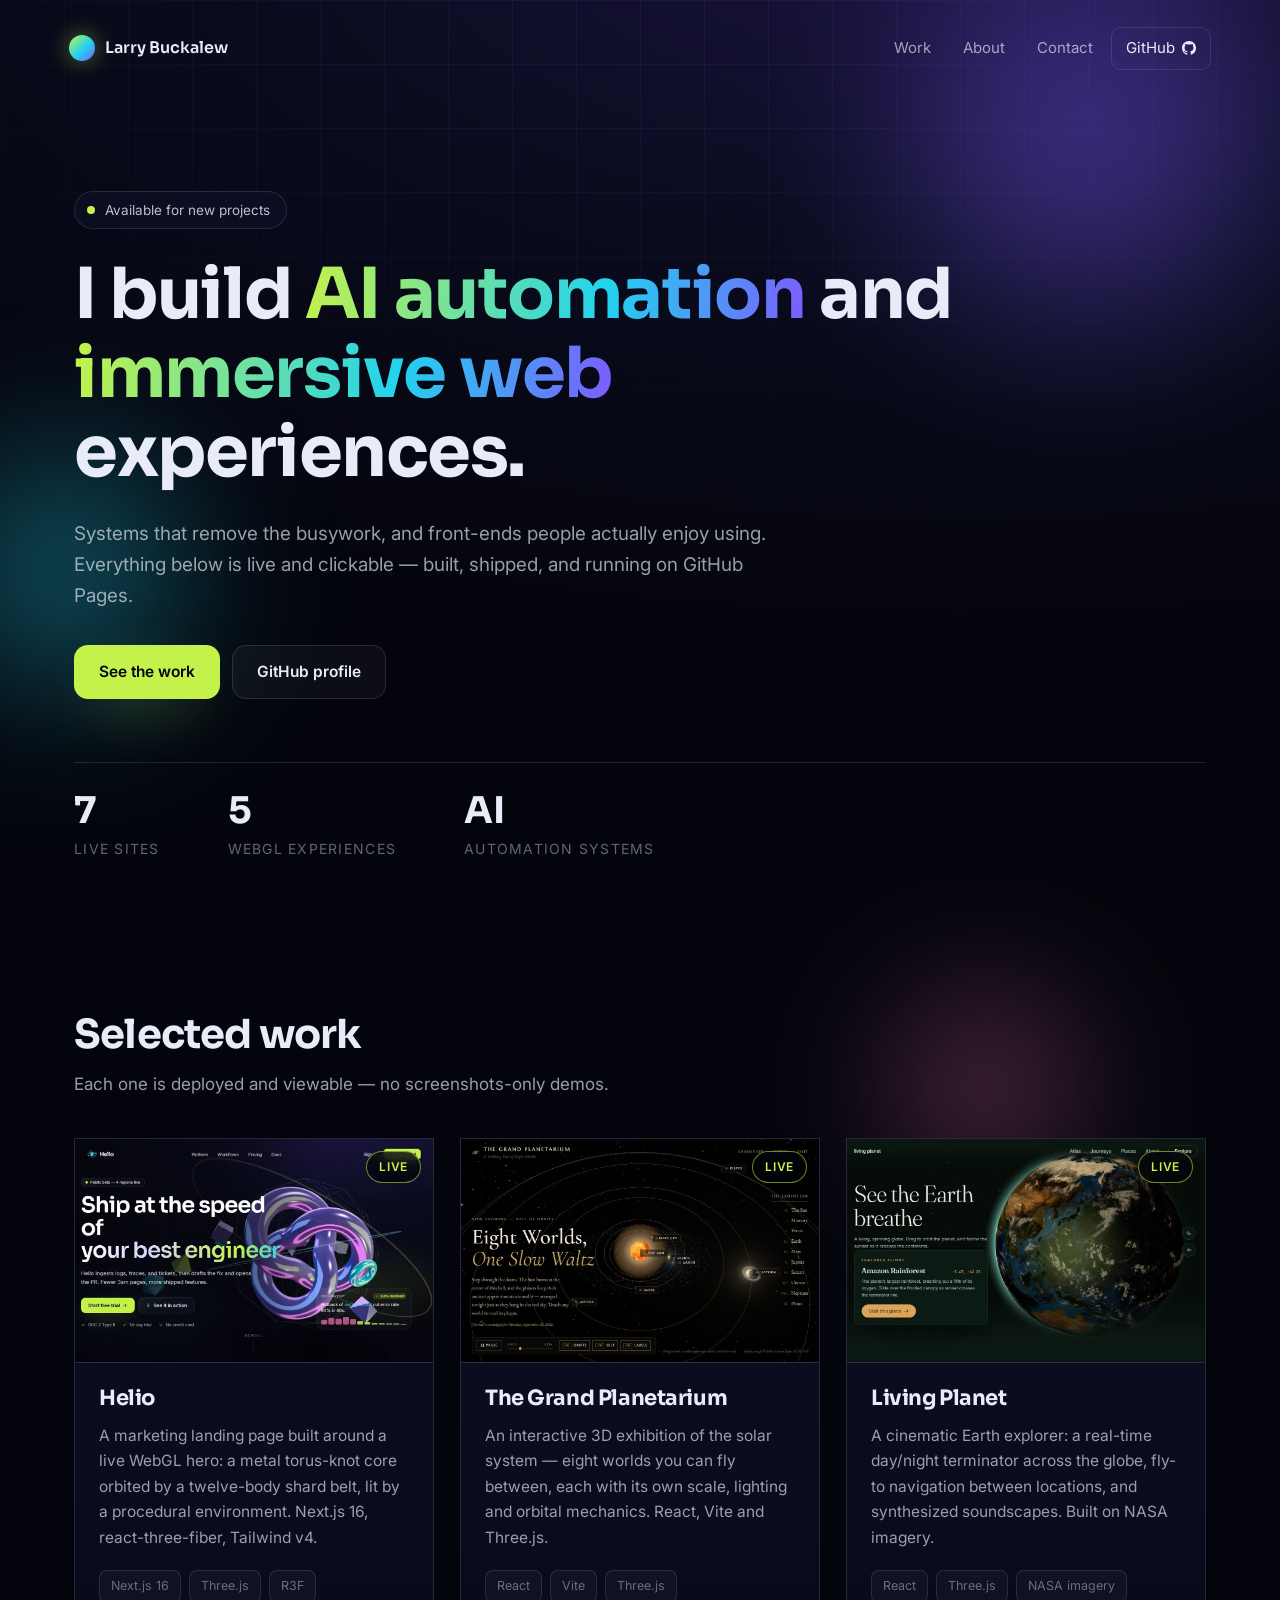
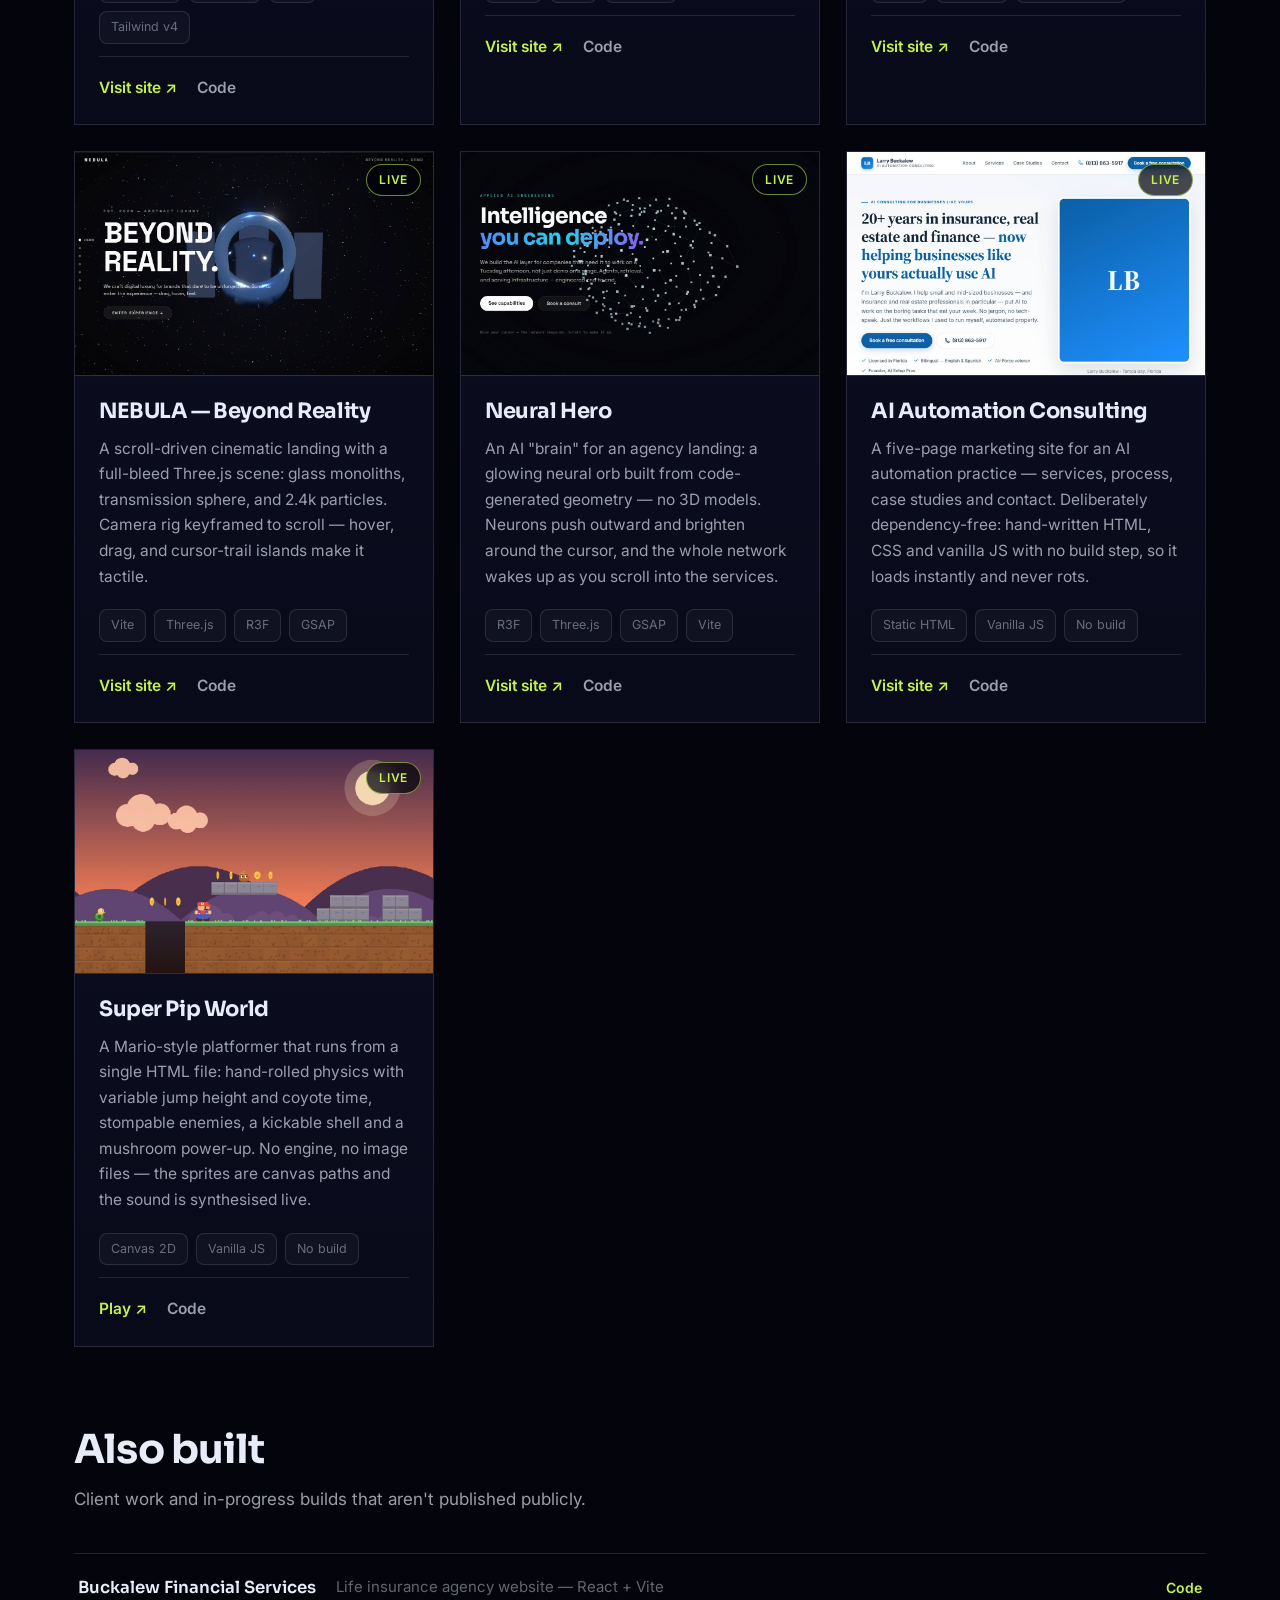
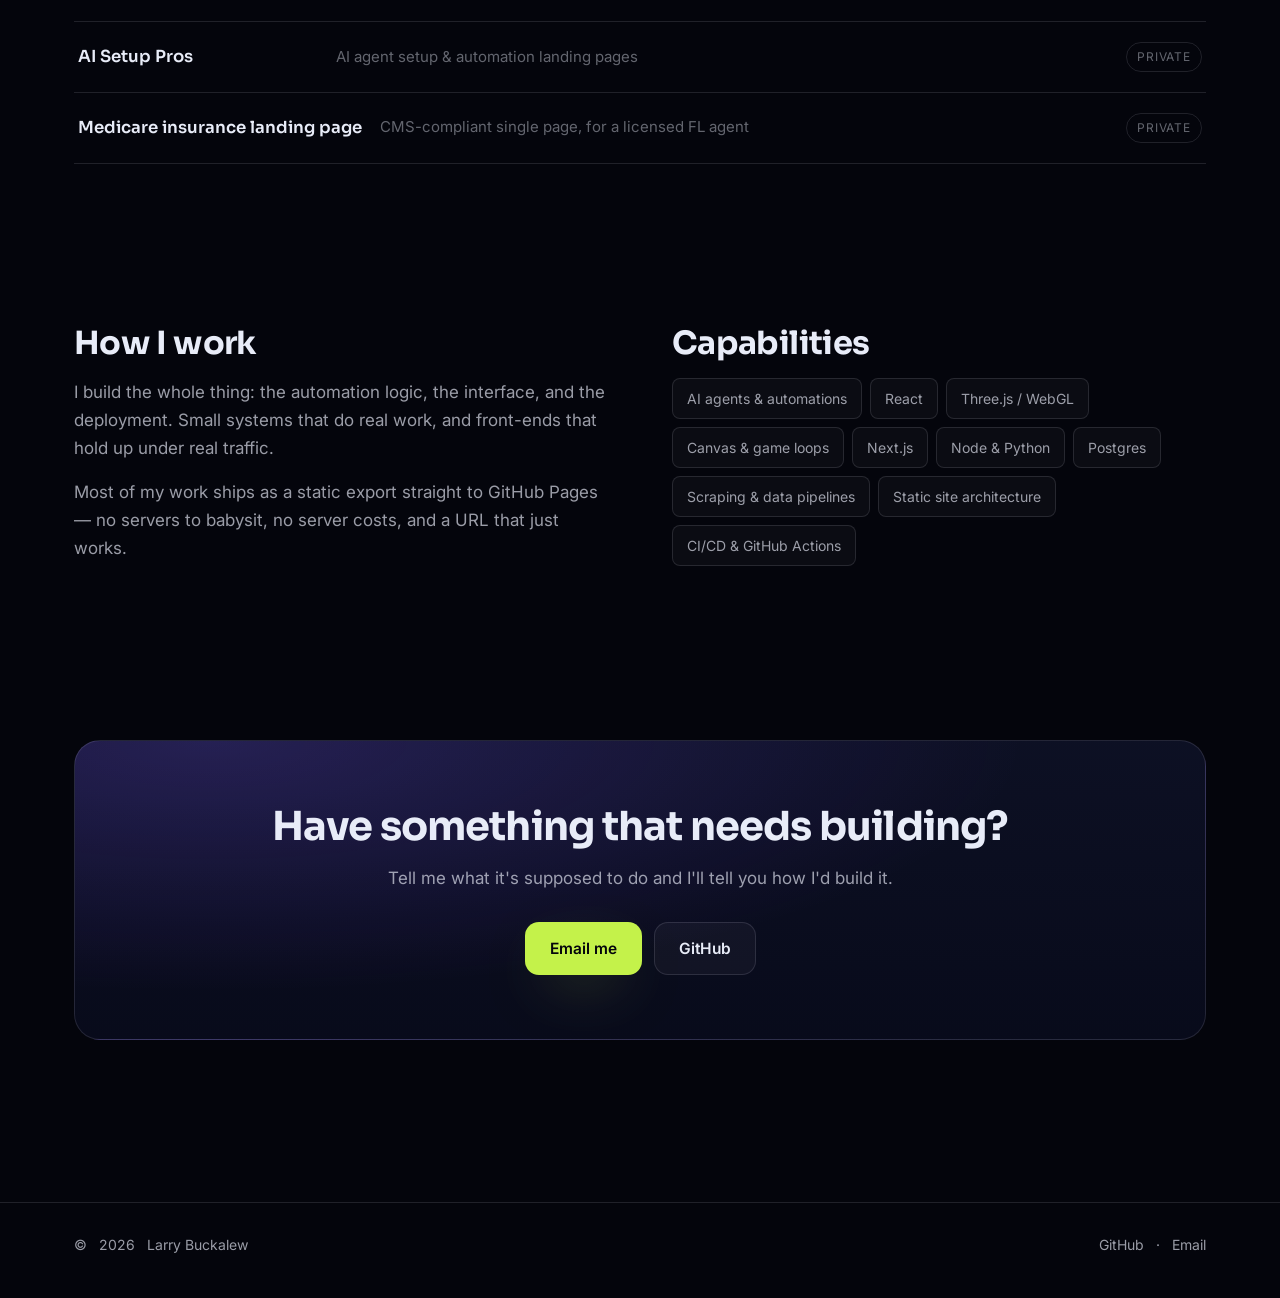
==== commit 05b17b89: "Add Super Pip World to the selected work grid Seventh live project: a Mario-style platformer in a si" ====
--- a/index.html
+++ b/index.html
@@ -96,7 +96,7 @@
           </div>
 
           <dl class="stats">
-            <div><dt>6</dt><dd>Live sites</dd></div>
+            <div><dt>7</dt><dd>Live sites</dd></div>
             <div><dt>5</dt><dd>WebGL experiences</dd></div>
             <div><dt>AI</dt><dd>Automation systems</dd></div>
           </dl>
@@ -320,6 +320,42 @@
                 <p class="card__links">
                   <a href="https://larrybuckalew.github.io/larrybuckalew-consulting/" target="_blank" rel="noopener">Visit site ↗</a>
                   <a href="https://github.com/larrybuckalew/larrybuckalew-consulting" target="_blank" rel="noopener">Code</a>
+                </p>
+              </div>
+            </article>
+
+            <article class="card">
+              <a
+                class="card__shot"
+                href="https://larrybuckalew.github.io/super-pip-world/"
+                target="_blank"
+                rel="noopener"
+                aria-label="Play Super Pip World, a browser platformer"
+              >
+                <img
+                  src="assets/img/projects/super-pip-world.jpg"
+                  alt="Super Pip World — a sunset platformer level with a plumber, floating platforms and coins"
+                  width="1200"
+                  height="750"
+                  loading="lazy"
+                  decoding="async"
+                />
+                <span class="card__badge">Live</span>
+              </a>
+              <div class="card__body">
+                <h3>Super Pip World</h3>
+                <p>
+                  A Mario-style platformer that runs from a single HTML file: hand-rolled
+                  physics with variable jump height and coyote time, stompable enemies, a
+                  kickable shell and a mushroom power-up. No engine, no image files — the
+                  sprites are canvas paths and the sound is synthesised live.
+                </p>
+                <ul class="tags">
+                  <li>Canvas 2D</li><li>Vanilla JS</li><li>No build</li>
+                </ul>
+                <p class="card__links">
+                  <a href="https://larrybuckalew.github.io/super-pip-world/" target="_blank" rel="noopener">Play ↗</a>
+                  <a href="https://github.com/larrybuckalew/super-pip-world" target="_blank" rel="noopener">Code</a>
                 </p>
               </div>
             </article>
@@ -348,11 +384,6 @@
               <span class="list__desc">CMS-compliant single page, for a licensed FL agent</span>
               <span class="list__tag">Private</span>
             </li>
-            <li>
-              <span class="list__name">Weed deals tracker</span>
-              <span class="list__desc">Florida dispensary price comparison — Next.js + Postgres + scrapers</span>
-              <span class="list__tag">Private</span>
-            </li>
           </ul>
         </div>
       </section>
@@ -377,6 +408,7 @@
               <li>AI agents &amp; automations</li>
               <li>React</li>
               <li>Three.js / WebGL</li>
+              <li>Canvas &amp; game loops</li>
               <li>Next.js</li>
               <li>Node &amp; Python</li>
               <li>Postgres</li>
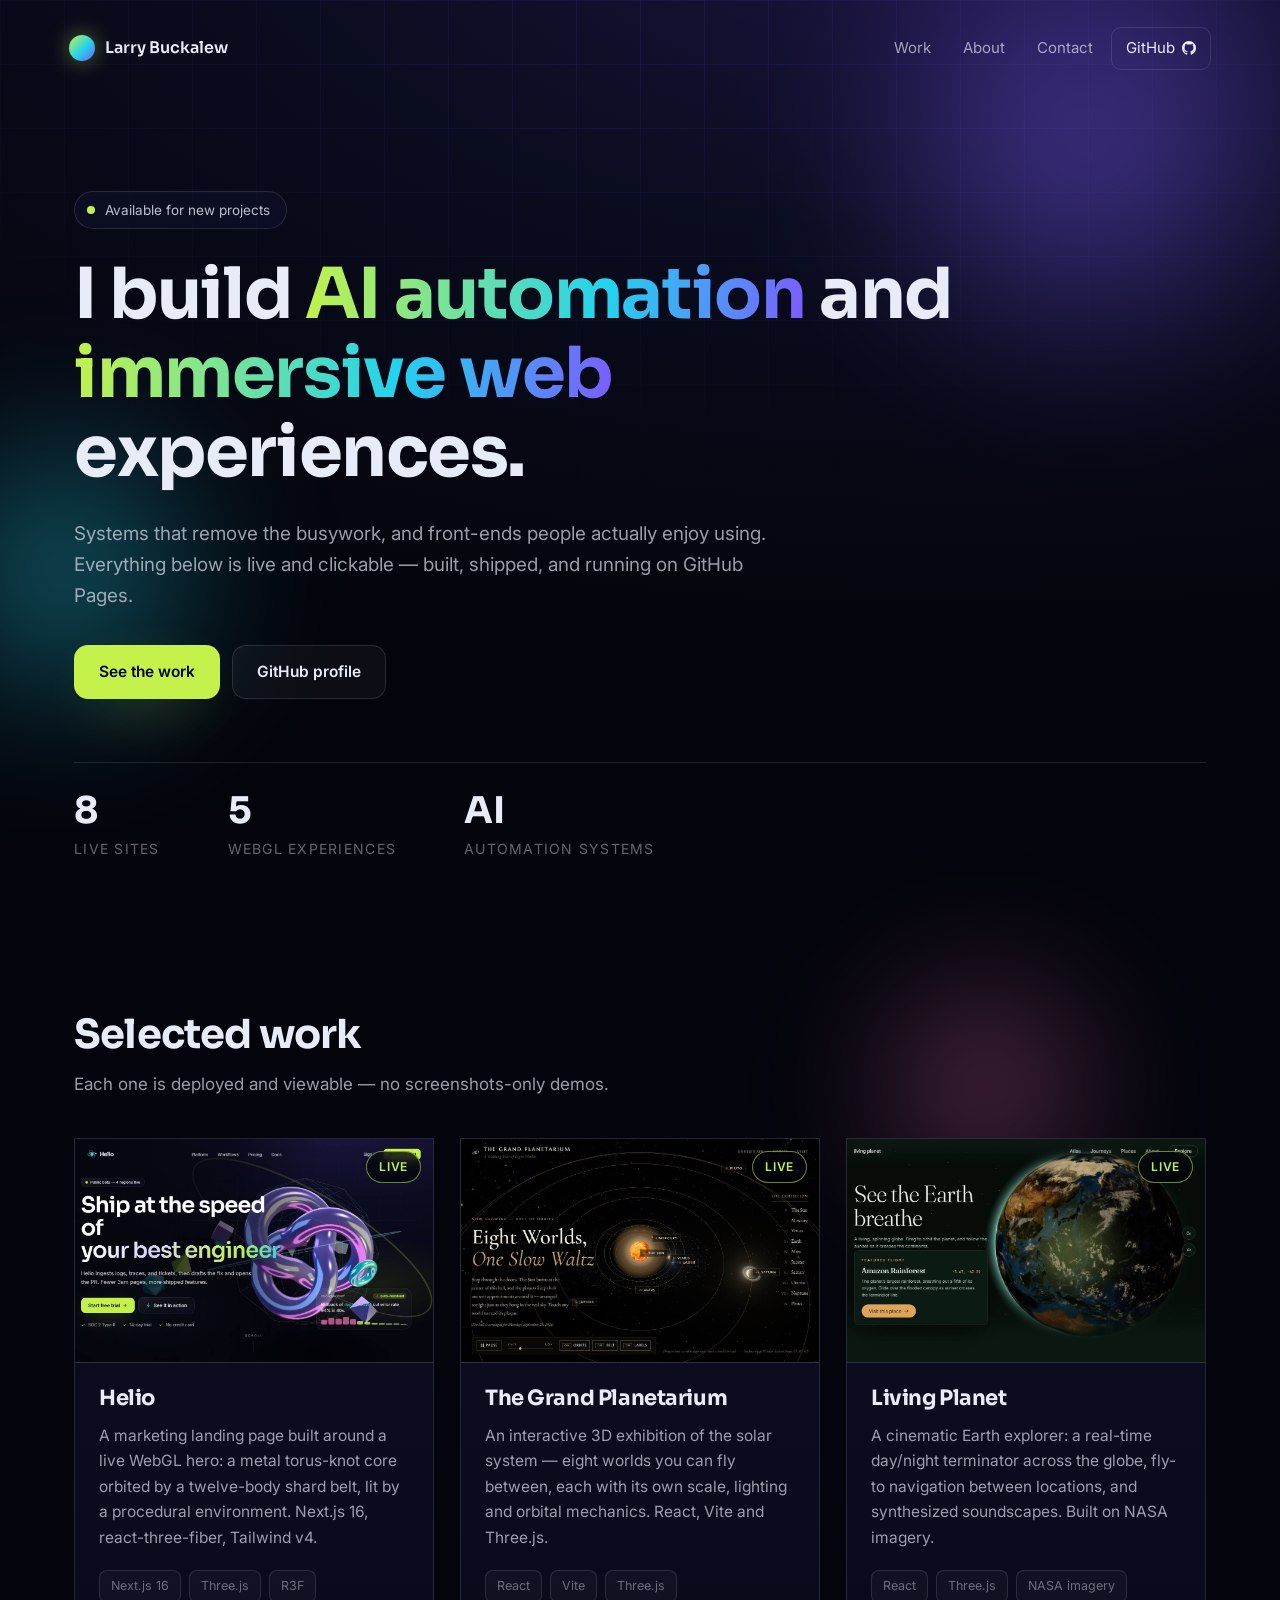
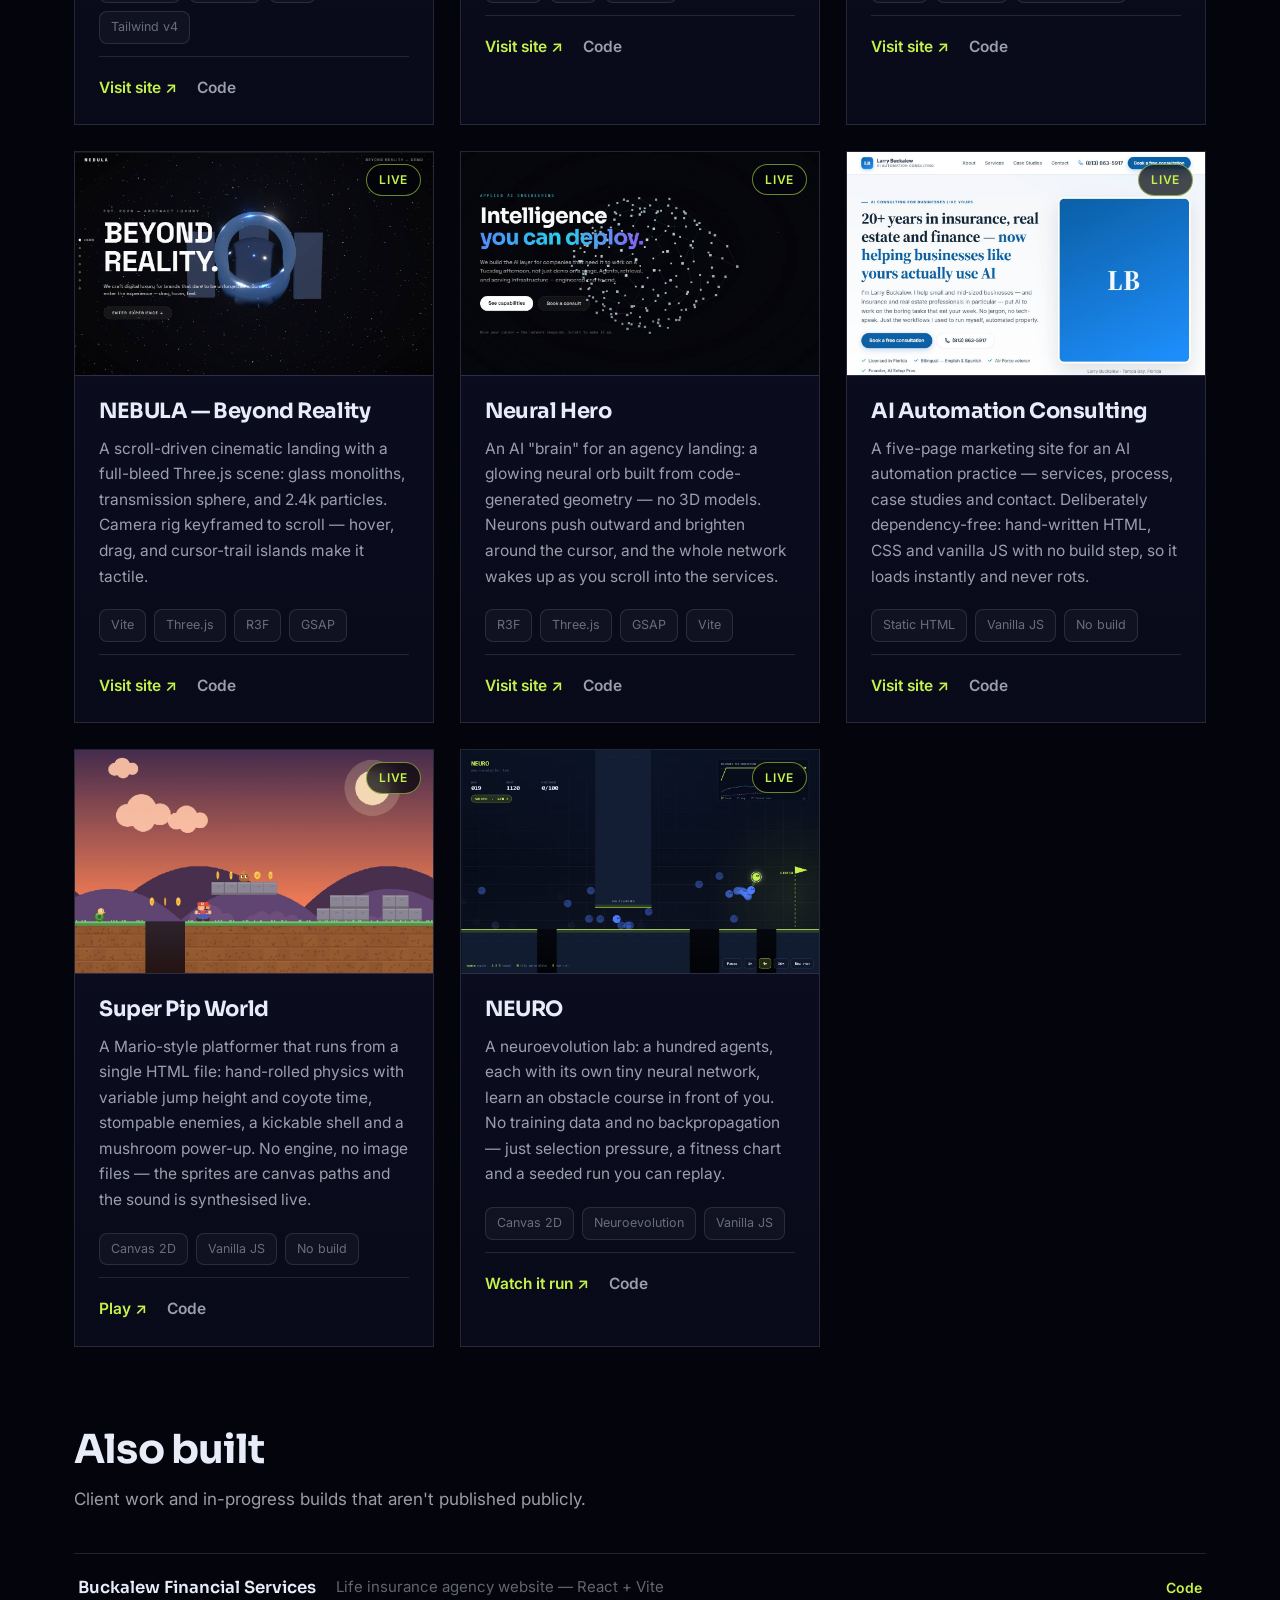
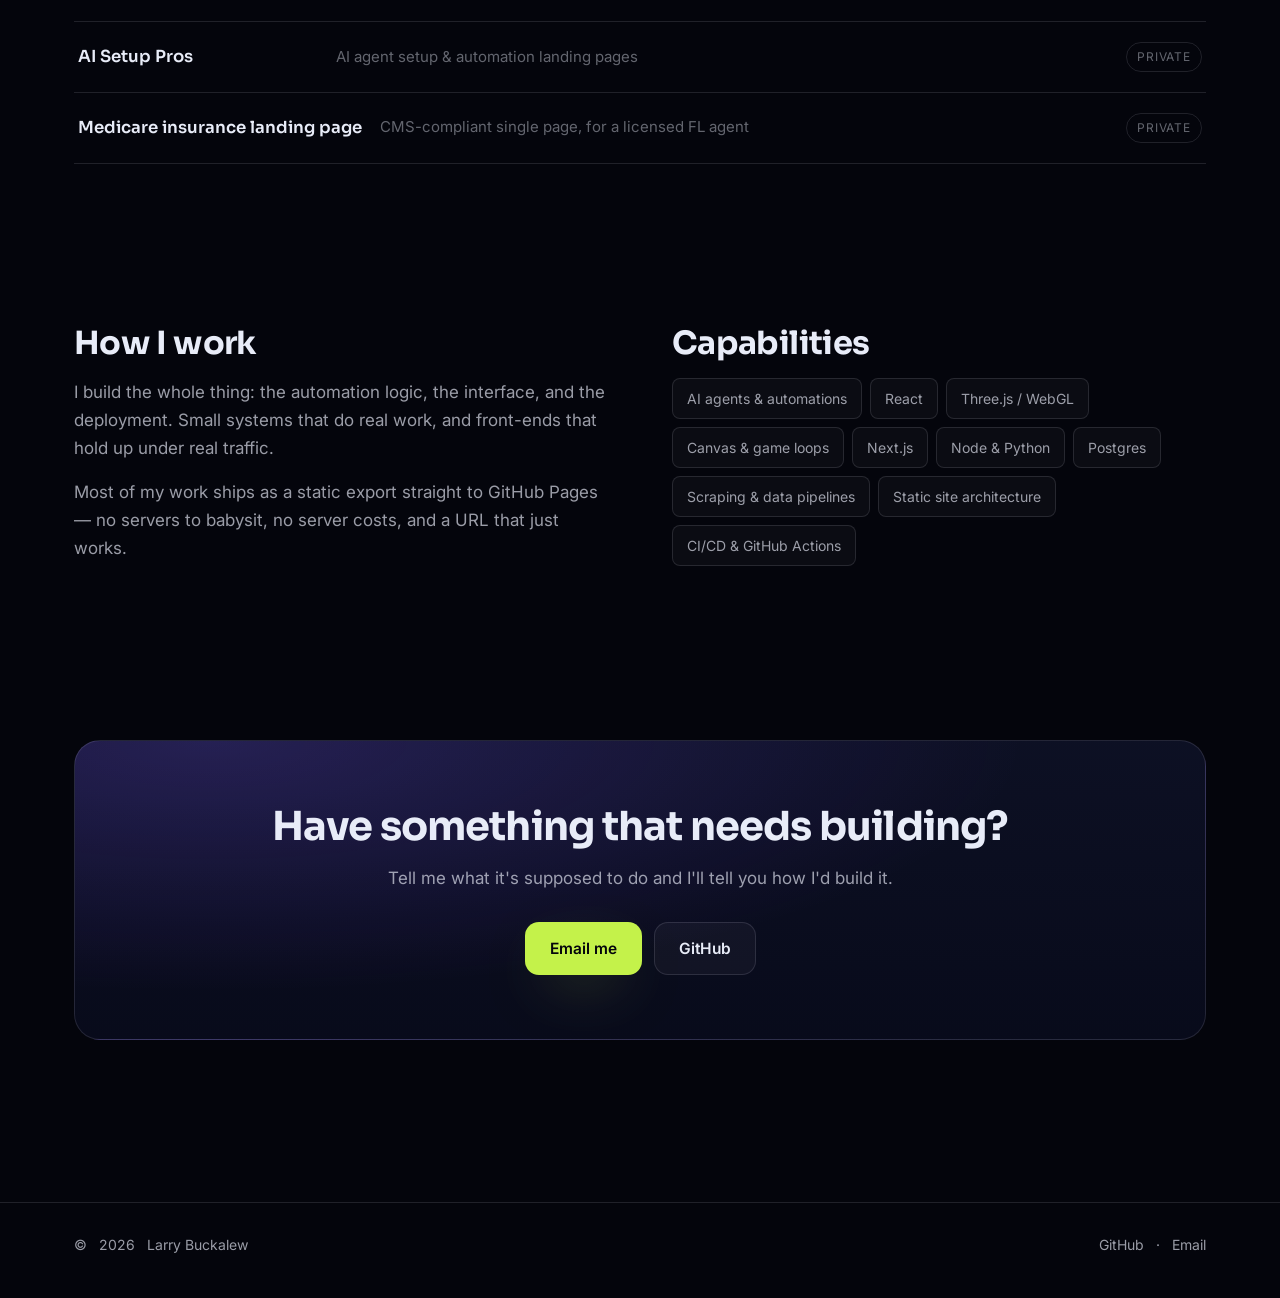
==== commit b4f85405: "Add NEURO to the selected work grid Eighth live project: a neuroevolution lab where 100 agents with " ====
--- a/index.html
+++ b/index.html
@@ -96,7 +96,7 @@
           </div>
 
           <dl class="stats">
-            <div><dt>7</dt><dd>Live sites</dd></div>
+            <div><dt>8</dt><dd>Live sites</dd></div>
             <div><dt>5</dt><dd>WebGL experiences</dd></div>
             <div><dt>AI</dt><dd>Automation systems</dd></div>
           </dl>
@@ -356,6 +356,42 @@
                 <p class="card__links">
                   <a href="https://larrybuckalew.github.io/super-pip-world/" target="_blank" rel="noopener">Play ↗</a>
                   <a href="https://github.com/larrybuckalew/super-pip-world" target="_blank" rel="noopener">Code</a>
+                </p>
+              </div>
+            </article>
+
+            <article class="card">
+              <a
+                class="card__shot"
+                href="https://larrybuckalew.github.io/neuro-lab/"
+                target="_blank"
+                rel="noopener"
+                aria-label="Open NEURO, a neuroevolution lab"
+              >
+                <img
+                  src="assets/img/projects/neuro-lab.jpg"
+                  alt="NEURO — a neuroevolution lab, with agents mid-course and a fitness chart climbing"
+                  width="1200"
+                  height="750"
+                  loading="lazy"
+                  decoding="async"
+                />
+                <span class="card__badge">Live</span>
+              </a>
+              <div class="card__body">
+                <h3>NEURO</h3>
+                <p>
+                  A neuroevolution lab: a hundred agents, each with its own tiny neural
+                  network, learn an obstacle course in front of you. No training data and
+                  no backpropagation — just selection pressure, a fitness chart and a
+                  seeded run you can replay.
+                </p>
+                <ul class="tags">
+                  <li>Canvas 2D</li><li>Neuroevolution</li><li>Vanilla JS</li>
+                </ul>
+                <p class="card__links">
+                  <a href="https://larrybuckalew.github.io/neuro-lab/" target="_blank" rel="noopener">Watch it run ↗</a>
+                  <a href="https://github.com/larrybuckalew/neuro-lab" target="_blank" rel="noopener">Code</a>
                 </p>
               </div>
             </article>
@@ -450,3 +486,4 @@
     <script src="assets/js/main.js" defer></script>
   </body>
 </html>
+
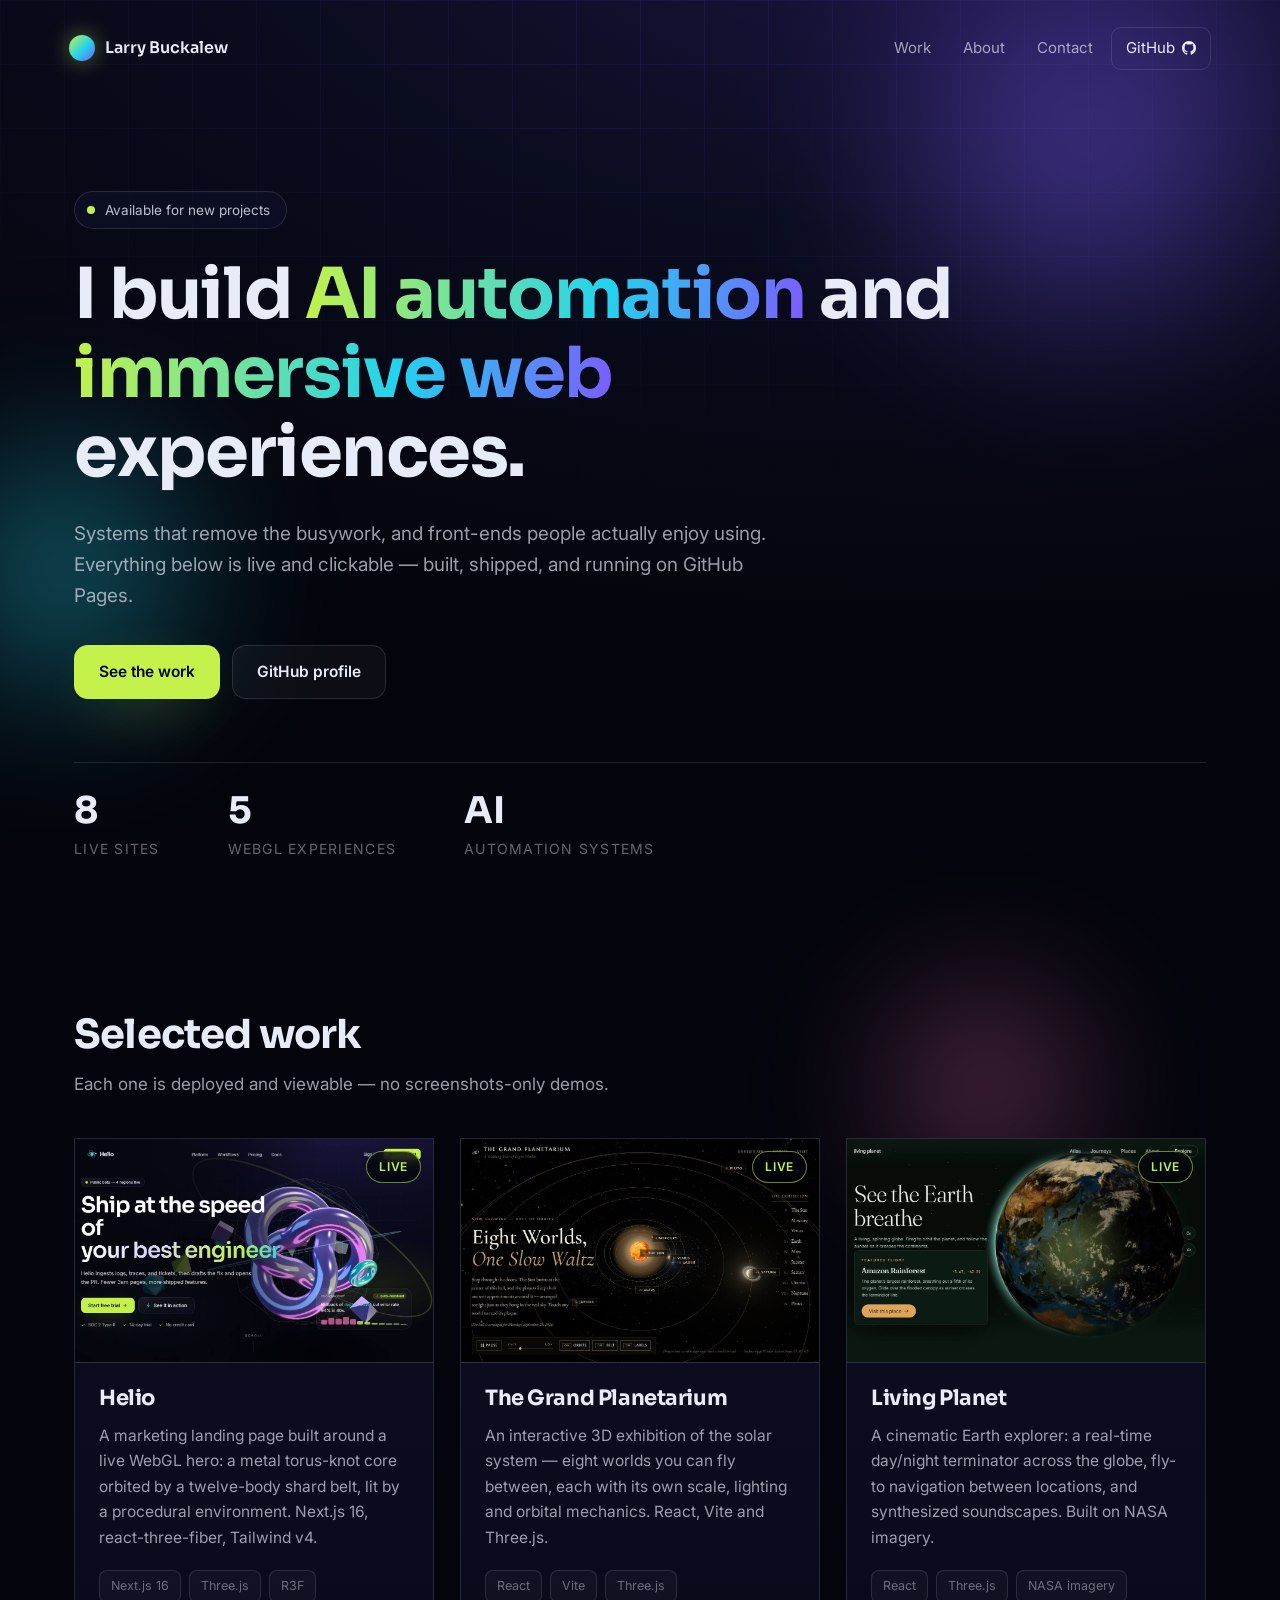
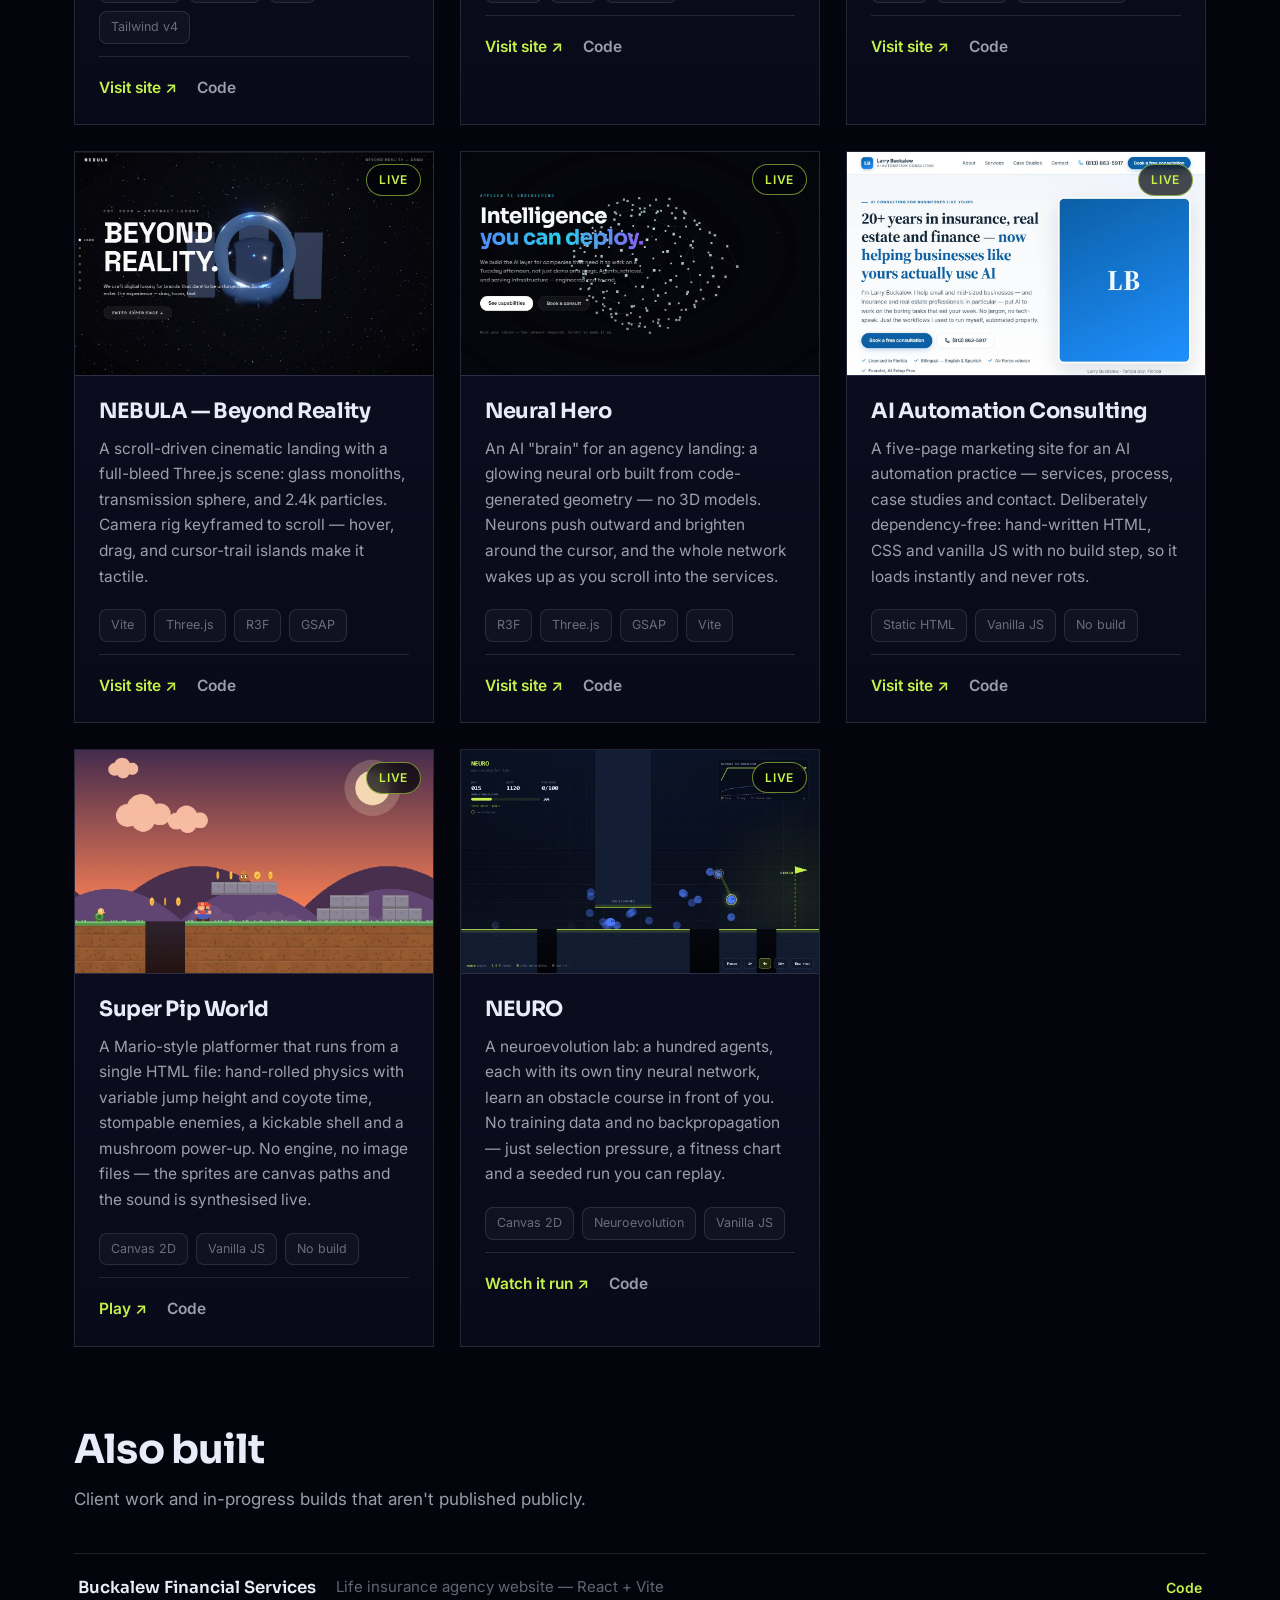
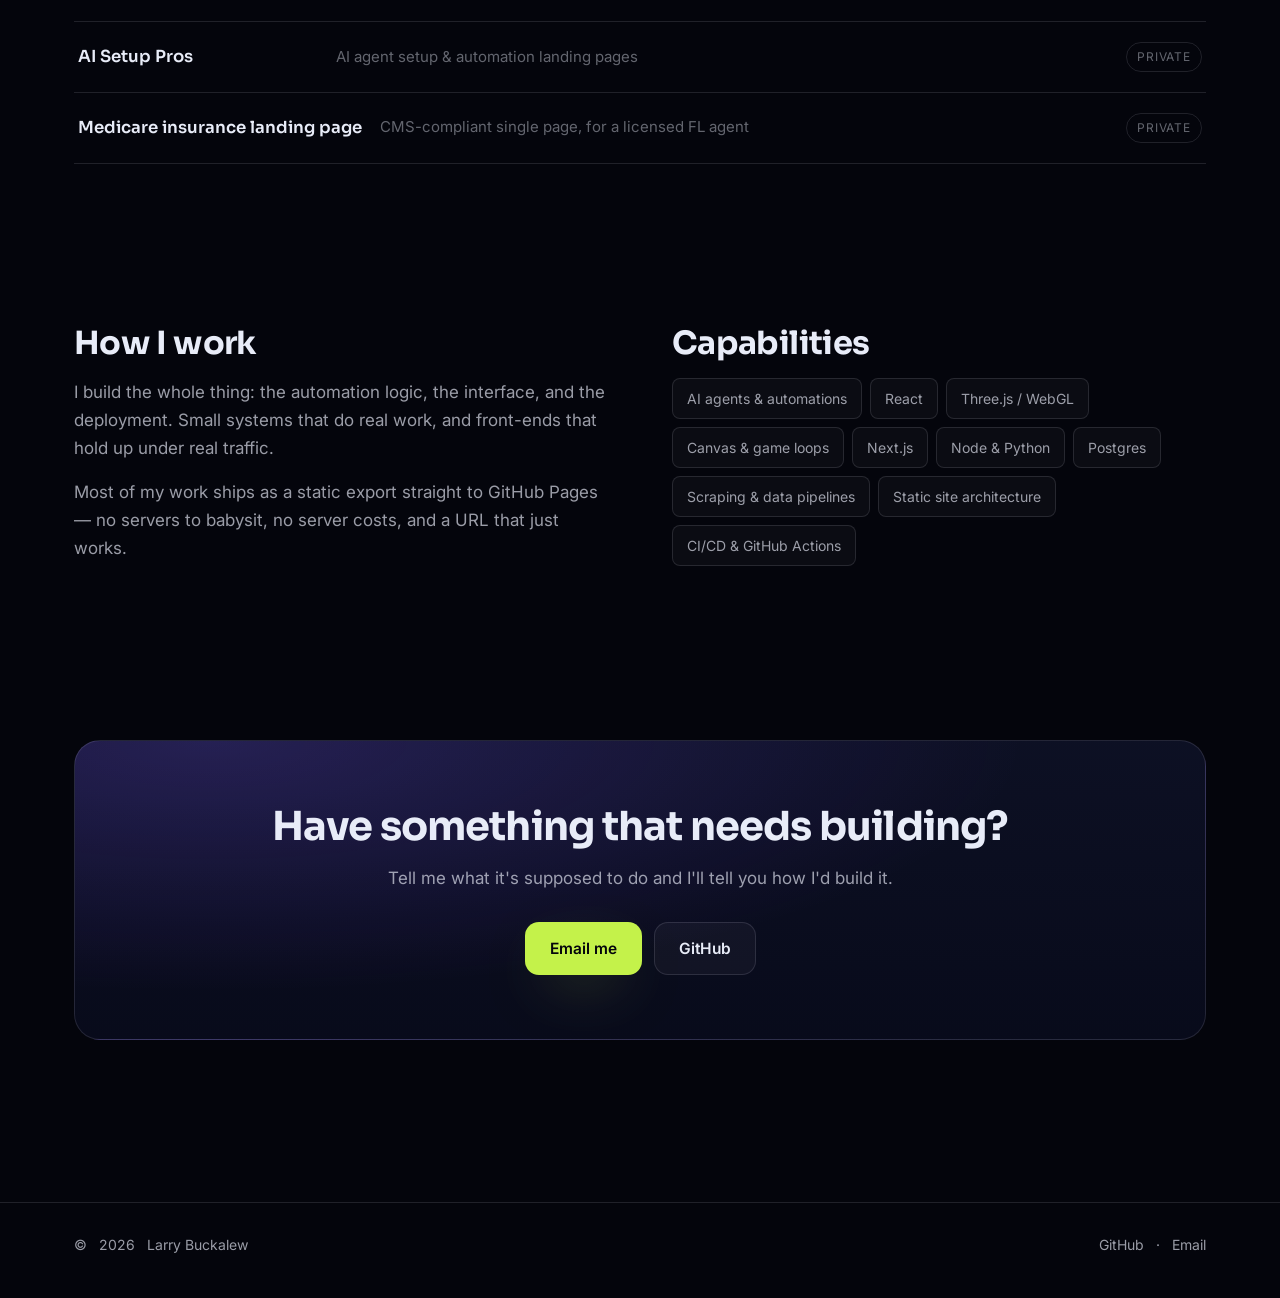
==== commit d430a6ce: "Refresh the NEURO thumbnail for the mastery-bar HUD The lab now shows population mastery instead of " ====
--- a/index.html
+++ b/index.html
@@ -369,7 +369,7 @@
                 aria-label="Open NEURO, a neuroevolution lab"
               >
                 <img
-                  src="assets/img/projects/neuro-lab.jpg"
+                  src="assets/img/projects/neuro-lab.jpg?v=2"
                   alt="NEURO — a neuroevolution lab, with agents mid-course and a fitness chart climbing"
                   width="1200"
                   height="750"
@@ -487,3 +487,4 @@
   </body>
 </html>
 
+
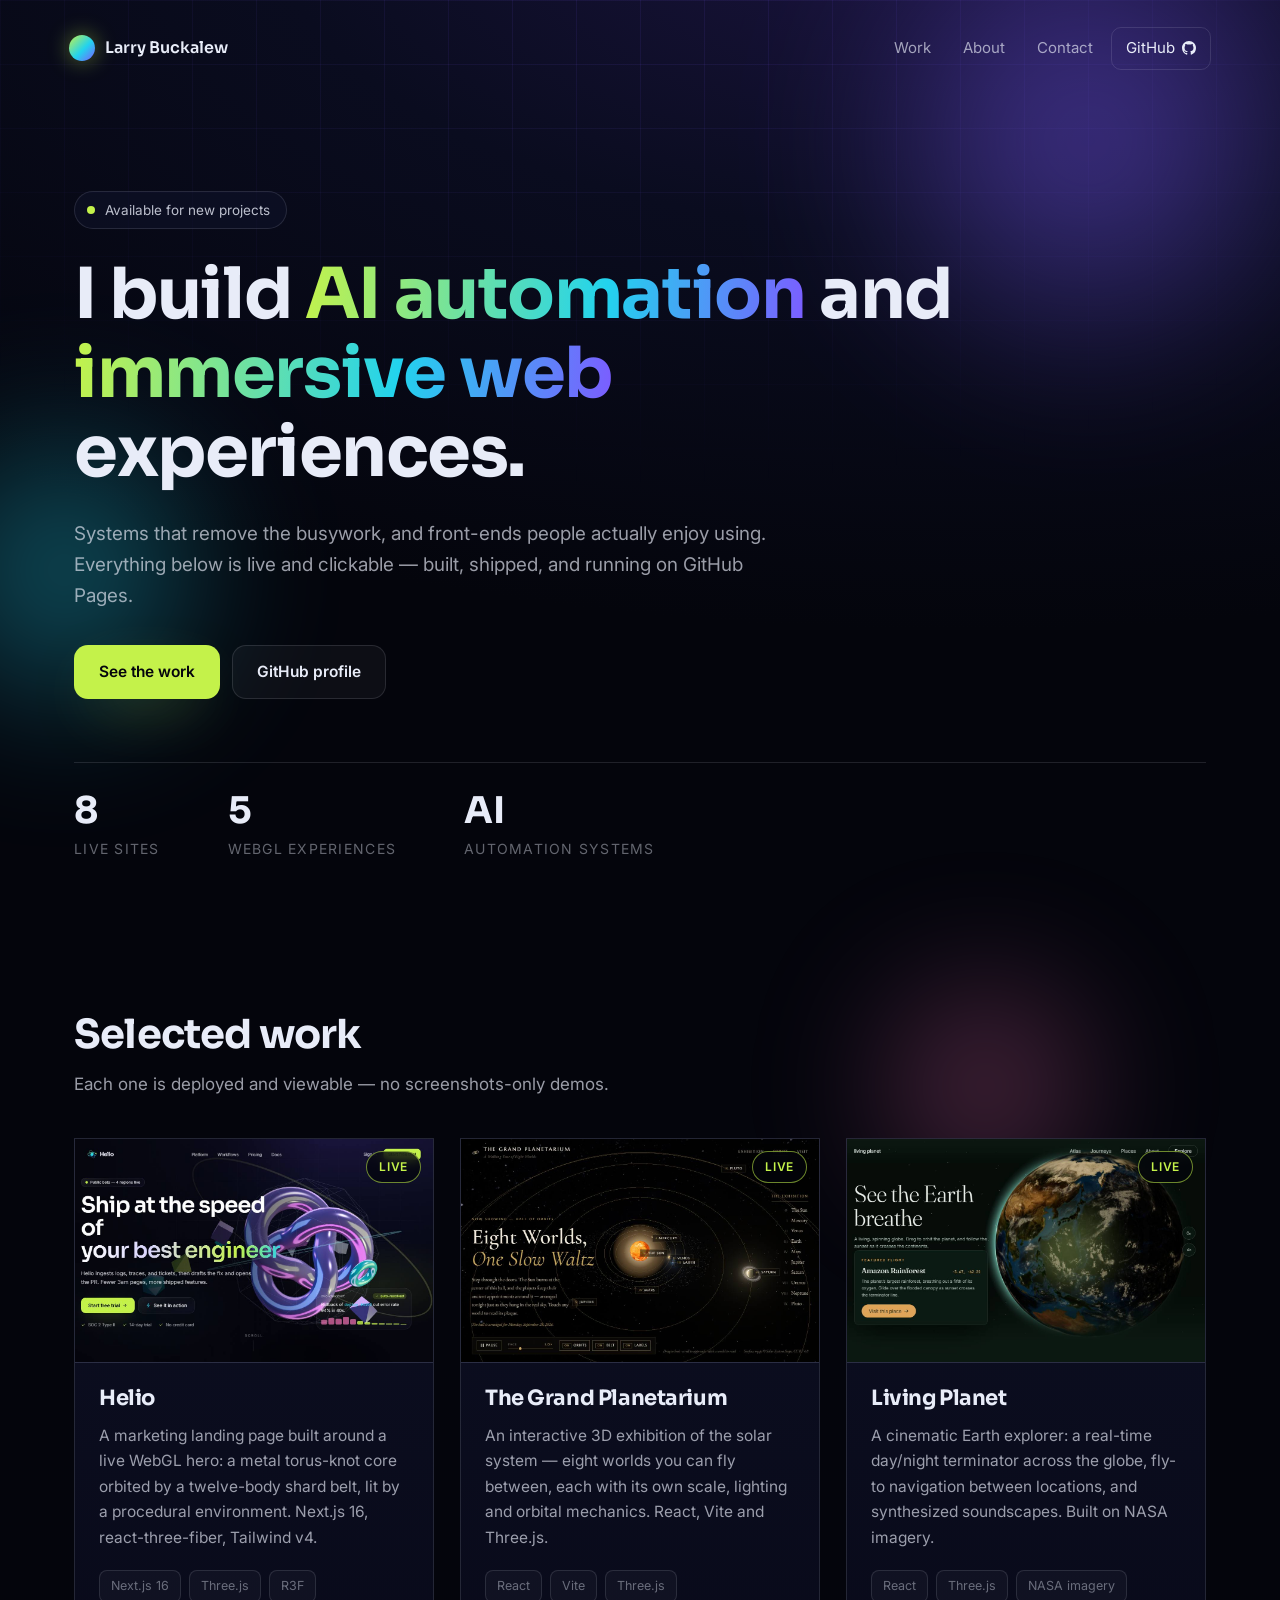
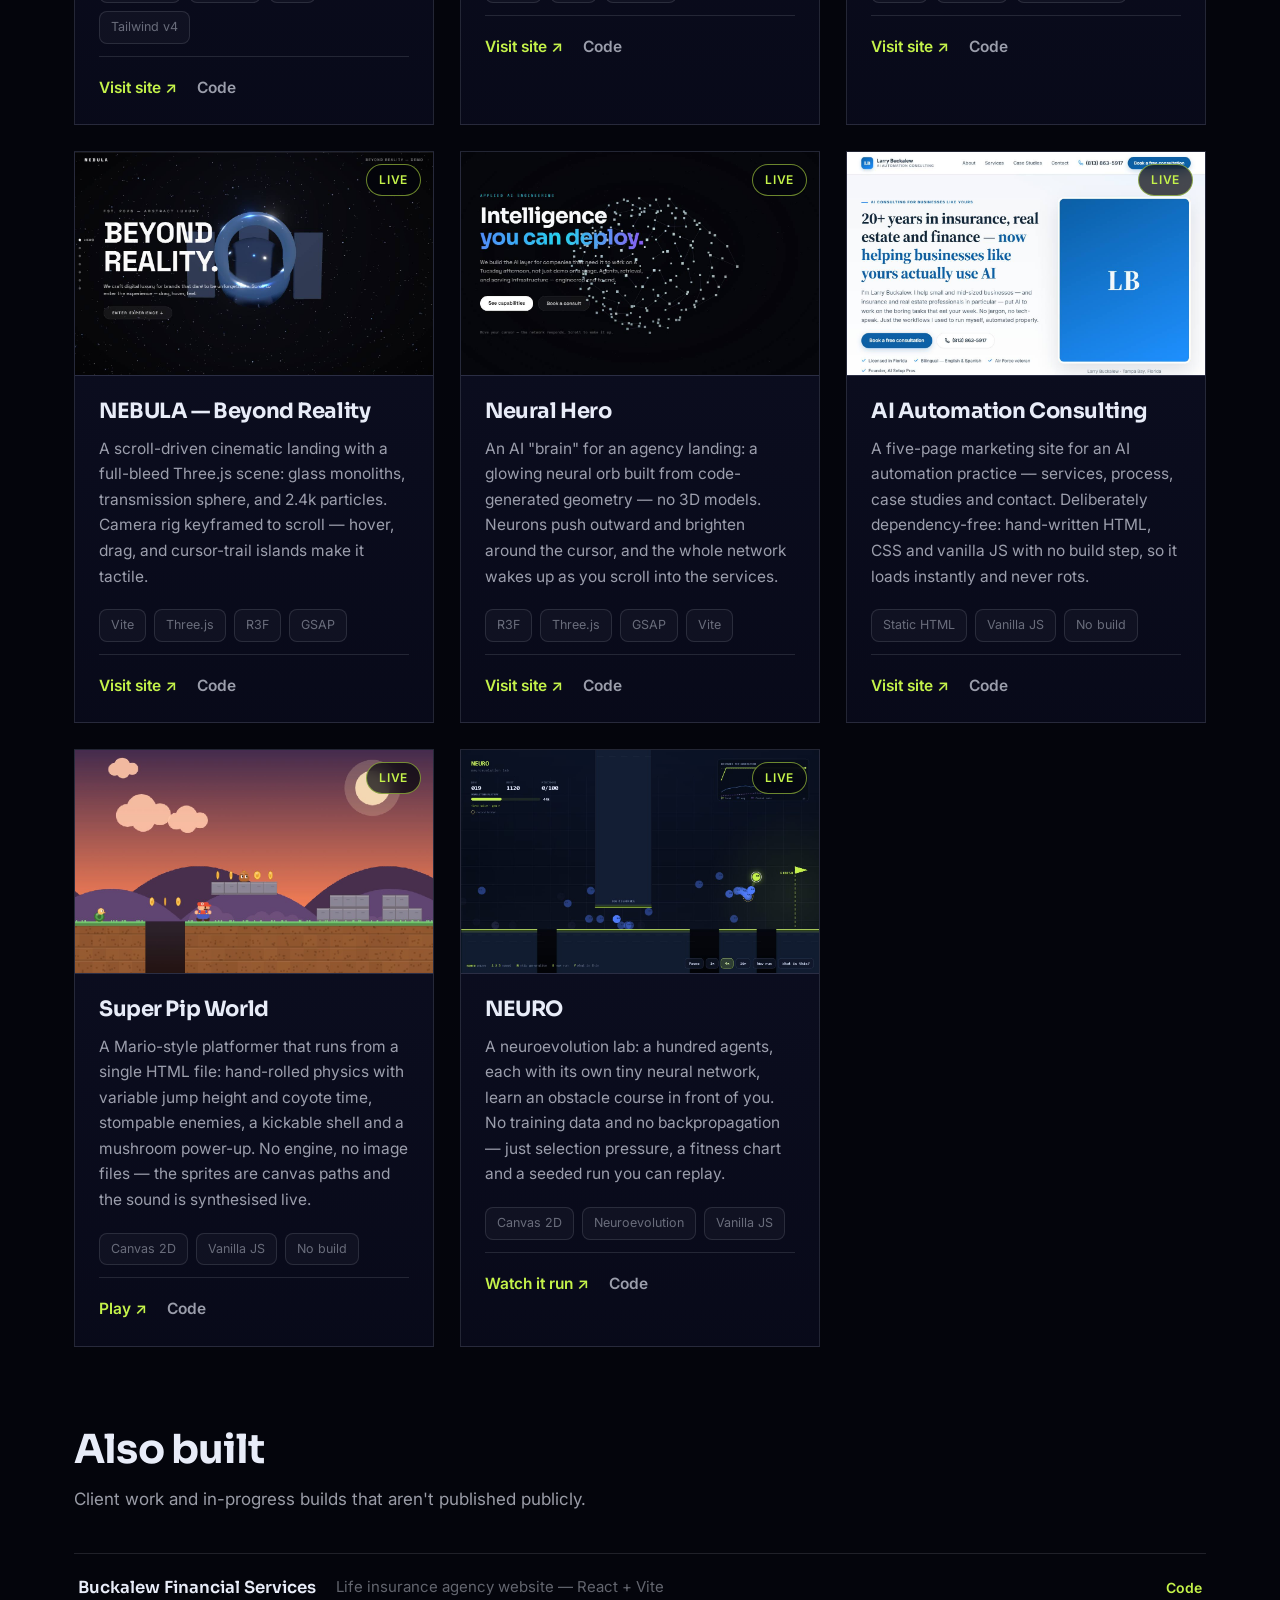
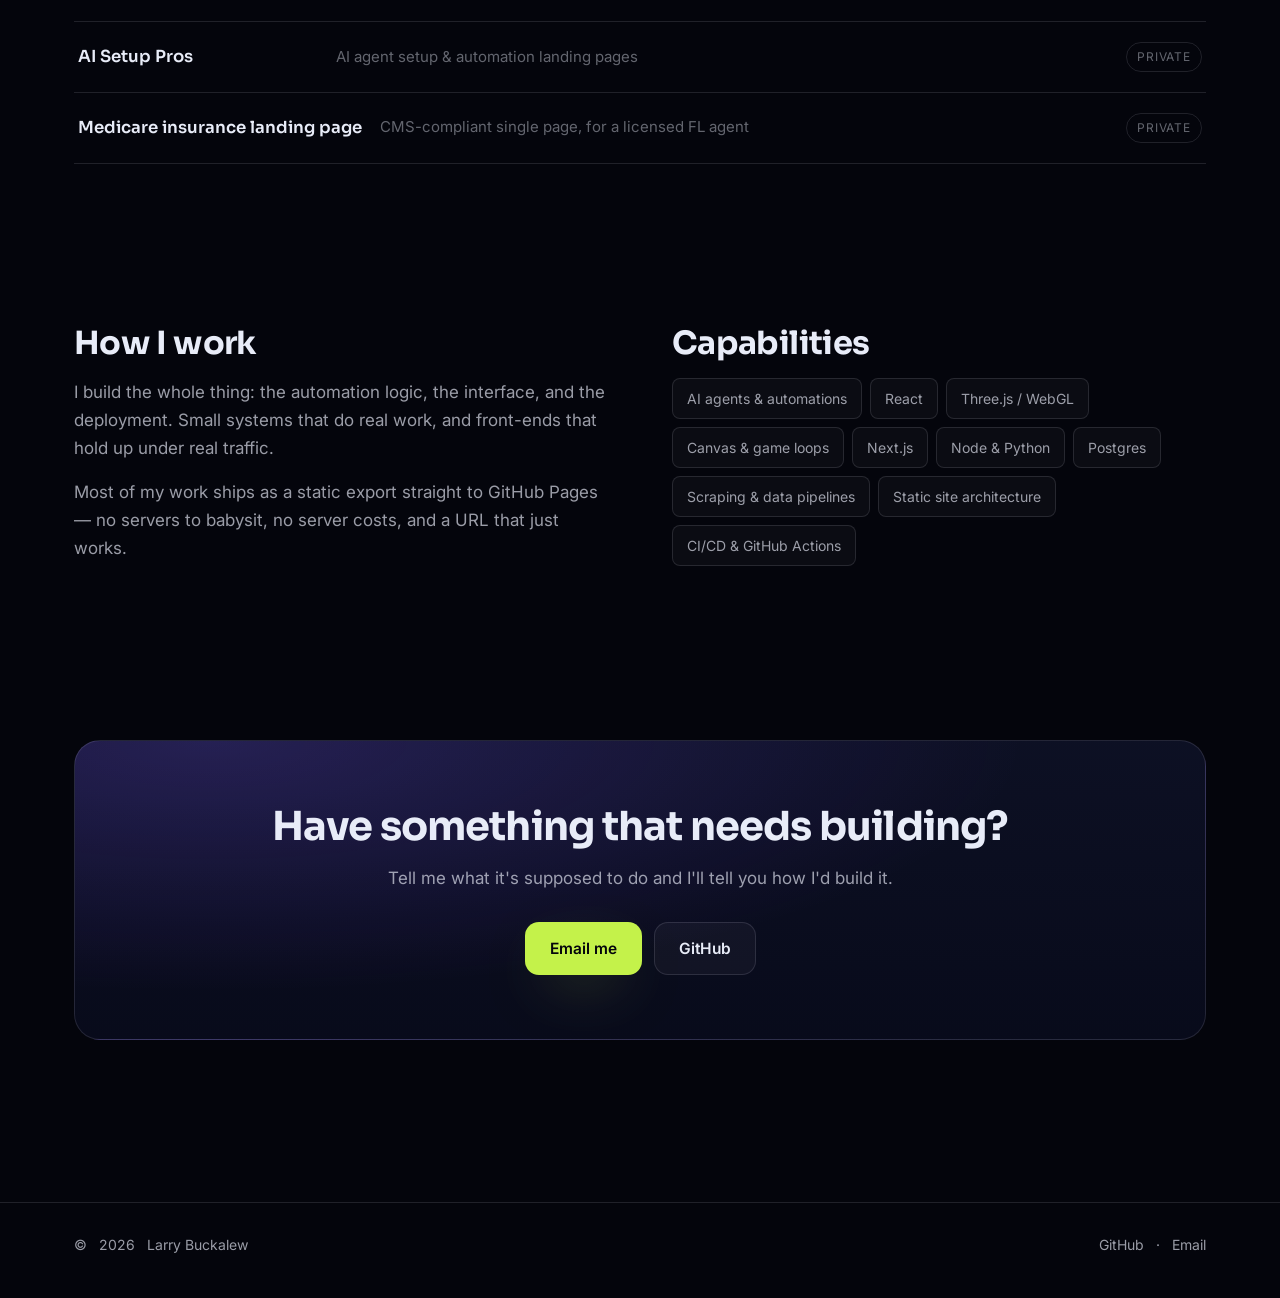
==== commit ddf20efe: "Swap in the new NEURO thumbnail and dismiss the intro before shooting The lab now opens with an expl" ====
--- a/index.html
+++ b/index.html
@@ -369,7 +369,7 @@
                 aria-label="Open NEURO, a neuroevolution lab"
               >
                 <img
-                  src="assets/img/projects/neuro-lab.jpg?v=2"
+                  src="assets/img/projects/neuro-lab.jpg?v=4"
                   alt="NEURO — a neuroevolution lab, with agents mid-course and a fitness chart climbing"
                   width="1200"
                   height="750"
@@ -488,3 +488,5 @@
 </html>
 
 
+
+
